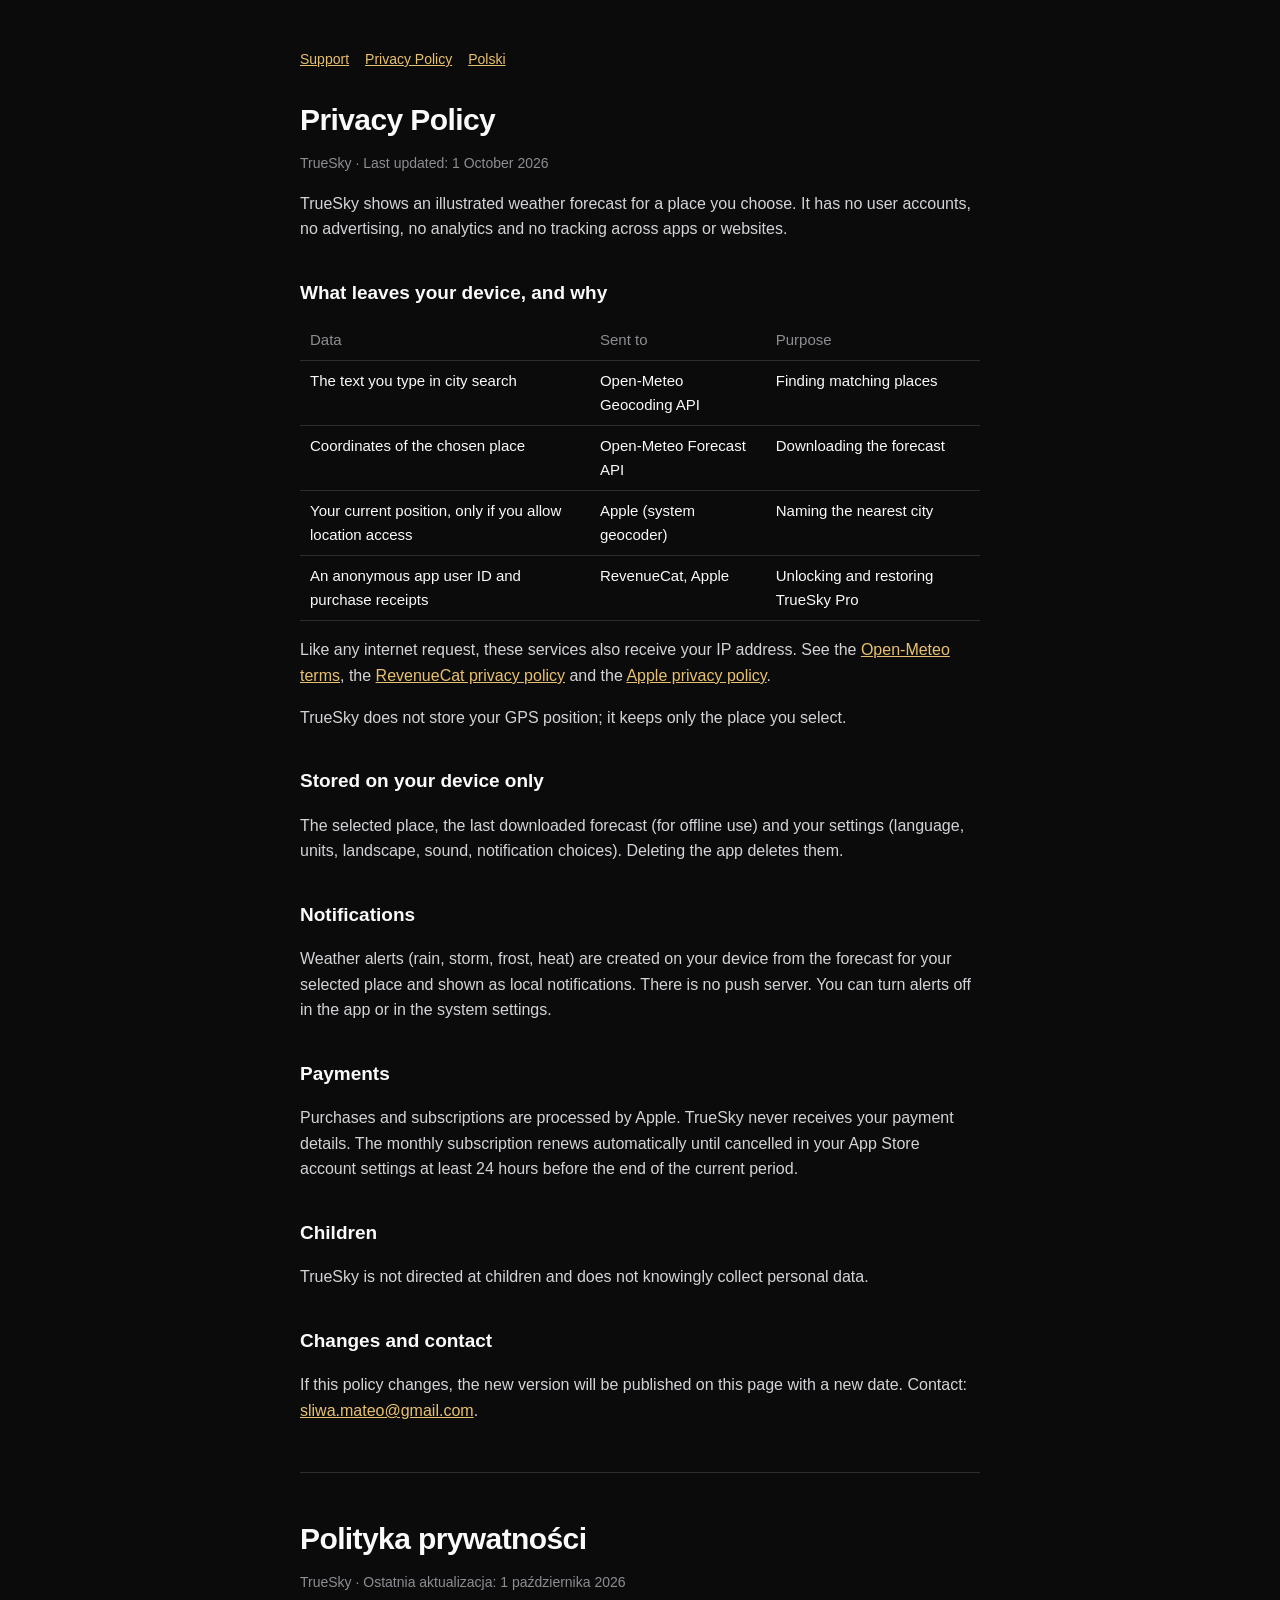
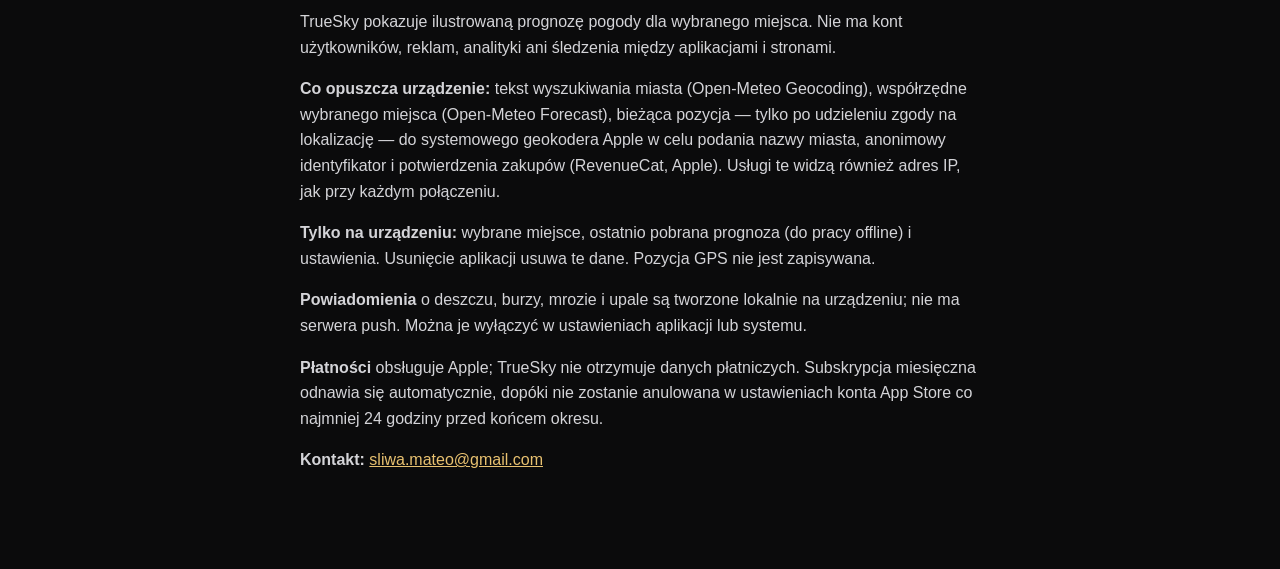
==== privacy.html @ 980afed7 "TrueSky support and privacy pages" ====
<!doctype html><html lang="en"><head><meta charset="utf-8"><meta name="viewport" content="width=device-width,initial-scale=1">
<title>TrueSky — Privacy Policy</title><link rel="stylesheet" href="style.css"></head><body><main>
<nav><a href="./">Support</a><a href="privacy.html">Privacy Policy</a><a href="#pl">Polski</a></nav>
<h1>Privacy Policy</h1>
<p class="muted">TrueSky · Last updated: 1 October 2026</p>
<p>TrueSky shows an illustrated weather forecast for a place you choose. It has no user accounts, no advertising, no analytics and no tracking across apps or websites.</p>
<h2>What leaves your device, and why</h2>
<table><tr><th>Data</th><th>Sent to</th><th>Purpose</th></tr>
<tr><td>The text you type in city search</td><td>Open-Meteo Geocoding API</td><td>Finding matching places</td></tr>
<tr><td>Coordinates of the chosen place</td><td>Open-Meteo Forecast API</td><td>Downloading the forecast</td></tr>
<tr><td>Your current position, only if you allow location access</td><td>Apple (system geocoder)</td><td>Naming the nearest city</td></tr>
<tr><td>An anonymous app user ID and purchase receipts</td><td>RevenueCat, Apple</td><td>Unlocking and restoring TrueSky Pro</td></tr></table>
<p>Like any internet request, these services also receive your IP address. See the <a href="https://open-meteo.com/en/terms">Open-Meteo terms</a>, the <a href="https://www.revenuecat.com/privacy">RevenueCat privacy policy</a> and the <a href="https://www.apple.com/legal/privacy/">Apple privacy policy</a>.</p>
<p>TrueSky does not store your GPS position; it keeps only the place you select.</p>
<h2>Stored on your device only</h2>
<p>The selected place, the last downloaded forecast (for offline use) and your settings (language, units, landscape, sound, notification choices). Deleting the app deletes them.</p>
<h2>Notifications</h2>
<p>Weather alerts (rain, storm, frost, heat) are created on your device from the forecast for your selected place and shown as local notifications. There is no push server. You can turn alerts off in the app or in the system settings.</p>
<h2>Payments</h2>
<p>Purchases and subscriptions are processed by Apple. TrueSky never receives your payment details. The monthly subscription renews automatically until cancelled in your App Store account settings at least 24 hours before the end of the current period.</p>
<h2>Children</h2>
<p>TrueSky is not directed at children and does not knowingly collect personal data.</p>
<h2>Changes and contact</h2>
<p>If this policy changes, the new version will be published on this page with a new date. Contact: <a href="mailto:sliwa.mateo@gmail.com">sliwa.mateo@gmail.com</a>.</p>
<hr>
<h1 id="pl">Polityka prywatności</h1>
<p class="muted">TrueSky · Ostatnia aktualizacja: 1 października 2026</p>
<p>TrueSky pokazuje ilustrowaną prognozę pogody dla wybranego miejsca. Nie ma kont użytkowników, reklam, analityki ani śledzenia między aplikacjami i stronami.</p>
<p><strong>Co opuszcza urządzenie:</strong> tekst wyszukiwania miasta (Open-Meteo Geocoding), współrzędne wybranego miejsca (Open-Meteo Forecast), bieżąca pozycja — tylko po udzieleniu zgody na lokalizację — do systemowego geokodera Apple w celu podania nazwy miasta, anonimowy identyfikator i potwierdzenia zakupów (RevenueCat, Apple). Usługi te widzą również adres IP, jak przy każdym połączeniu.</p>
<p><strong>Tylko na urządzeniu:</strong> wybrane miejsce, ostatnio pobrana prognoza (do pracy offline) i ustawienia. Usunięcie aplikacji usuwa te dane. Pozycja GPS nie jest zapisywana.</p>
<p><strong>Powiadomienia</strong> o deszczu, burzy, mrozie i upale są tworzone lokalnie na urządzeniu; nie ma serwera push. Można je wyłączyć w ustawieniach aplikacji lub systemu.</p>
<p><strong>Płatności</strong> obsługuje Apple; TrueSky nie otrzymuje danych płatniczych. Subskrypcja miesięczna odnawia się automatycznie, dopóki nie zostanie anulowana w ustawieniach konta App Store co najmniej 24 godziny przed końcem okresu.</p>
<p><strong>Kontakt:</strong> <a href="mailto:sliwa.mateo@gmail.com">sliwa.mateo@gmail.com</a></p>
</main></body></html>
---- style.css ----
:root { color-scheme: dark; }
body { margin: 0; background: #0b0b0c; color: #fafafa; font: 16px/1.6 -apple-system, BlinkMacSystemFont, "Segoe UI", Roboto, sans-serif; }
main { max-width: 680px; margin: 0 auto; padding: 48px 22px 80px; }
h1 { font-size: 30px; line-height: 1.2; letter-spacing: -.02em; margin: 0 0 6px; }
h2 { font-size: 19px; margin: 36px 0 8px; }
p, li { color: #d4d4d8; }
.muted { color: #8d8d93; font-size: 14px; }
a { color: #e8c170; }
table { width: 100%; border-collapse: collapse; margin: 12px 0; font-size: 15px; }
th, td { text-align: left; vertical-align: top; padding: 8px 10px; border-bottom: 1px solid #ffffff24; }
th { color: #8d8d93; font-weight: 500; }
nav { margin-bottom: 32px; font-size: 14px; }
nav a { margin-right: 16px; }
hr { border: 0; border-top: 1px solid #ffffff24; margin: 48px 0; }
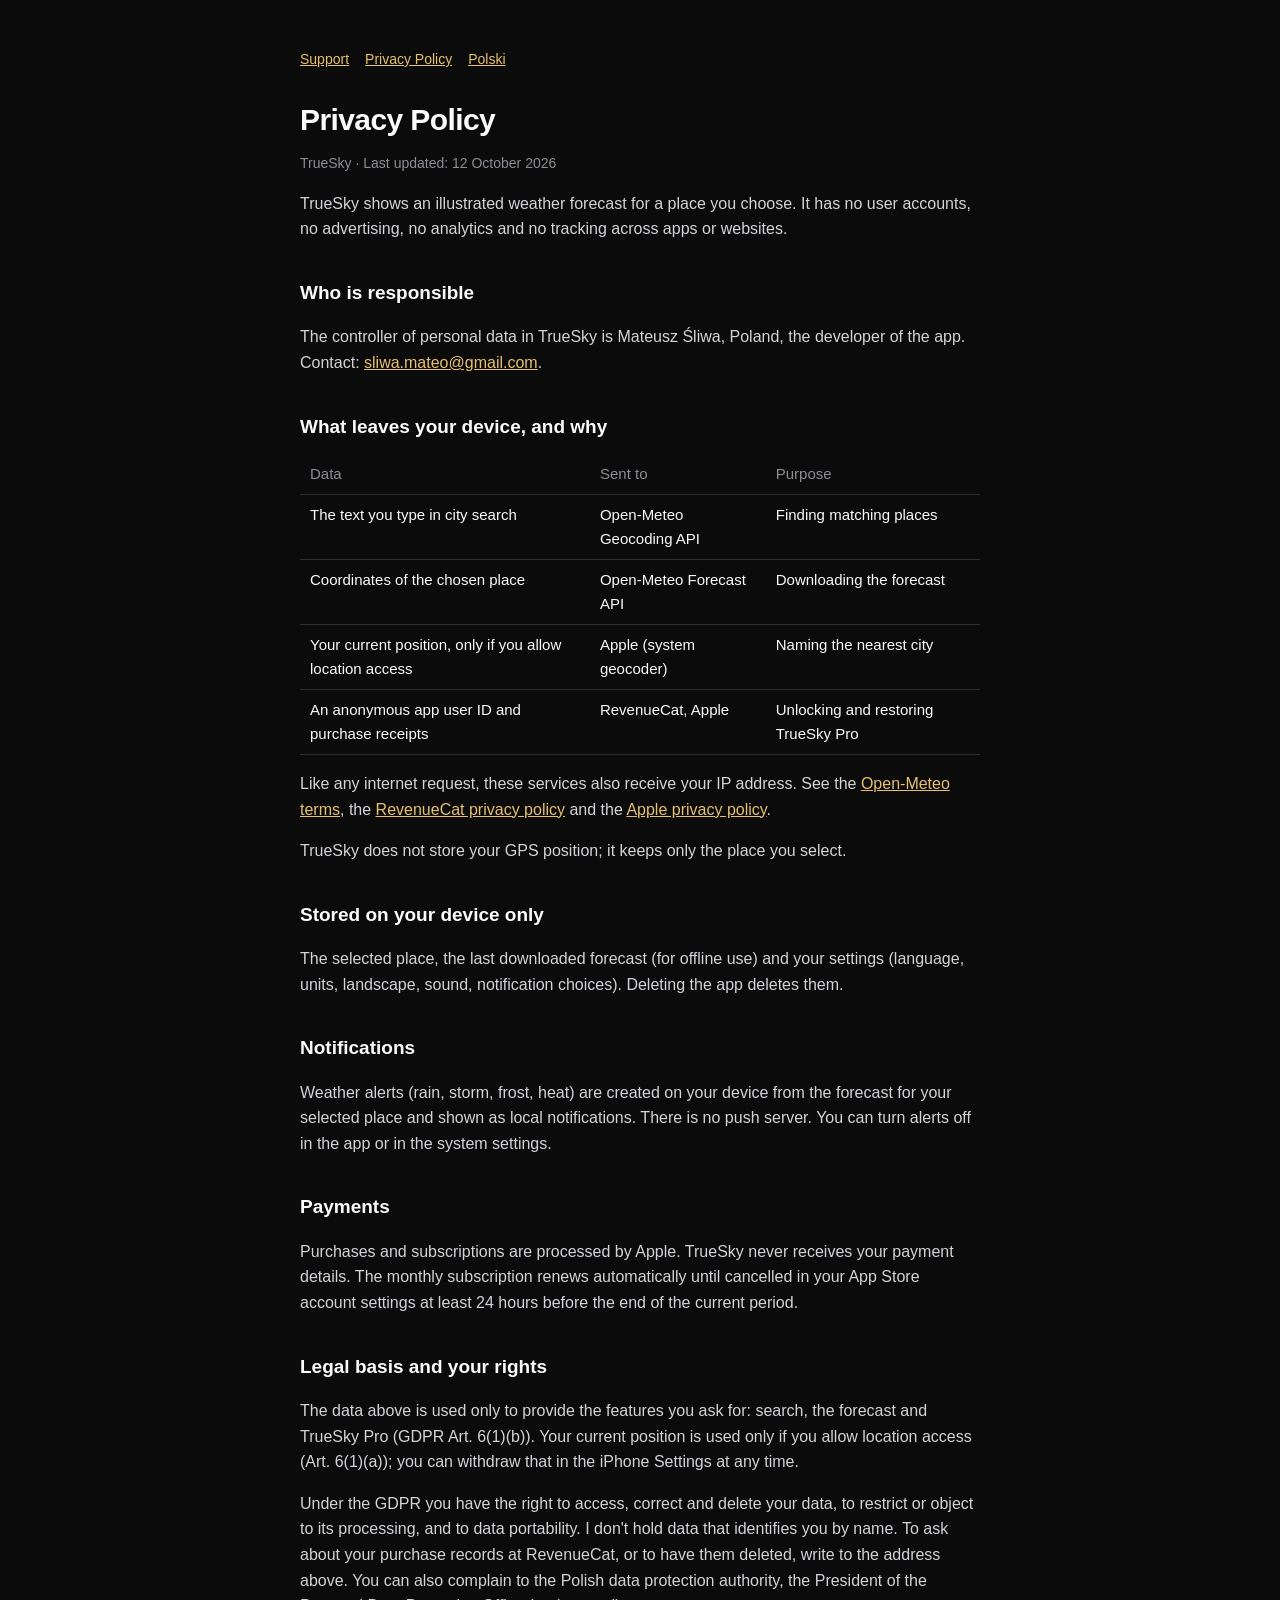
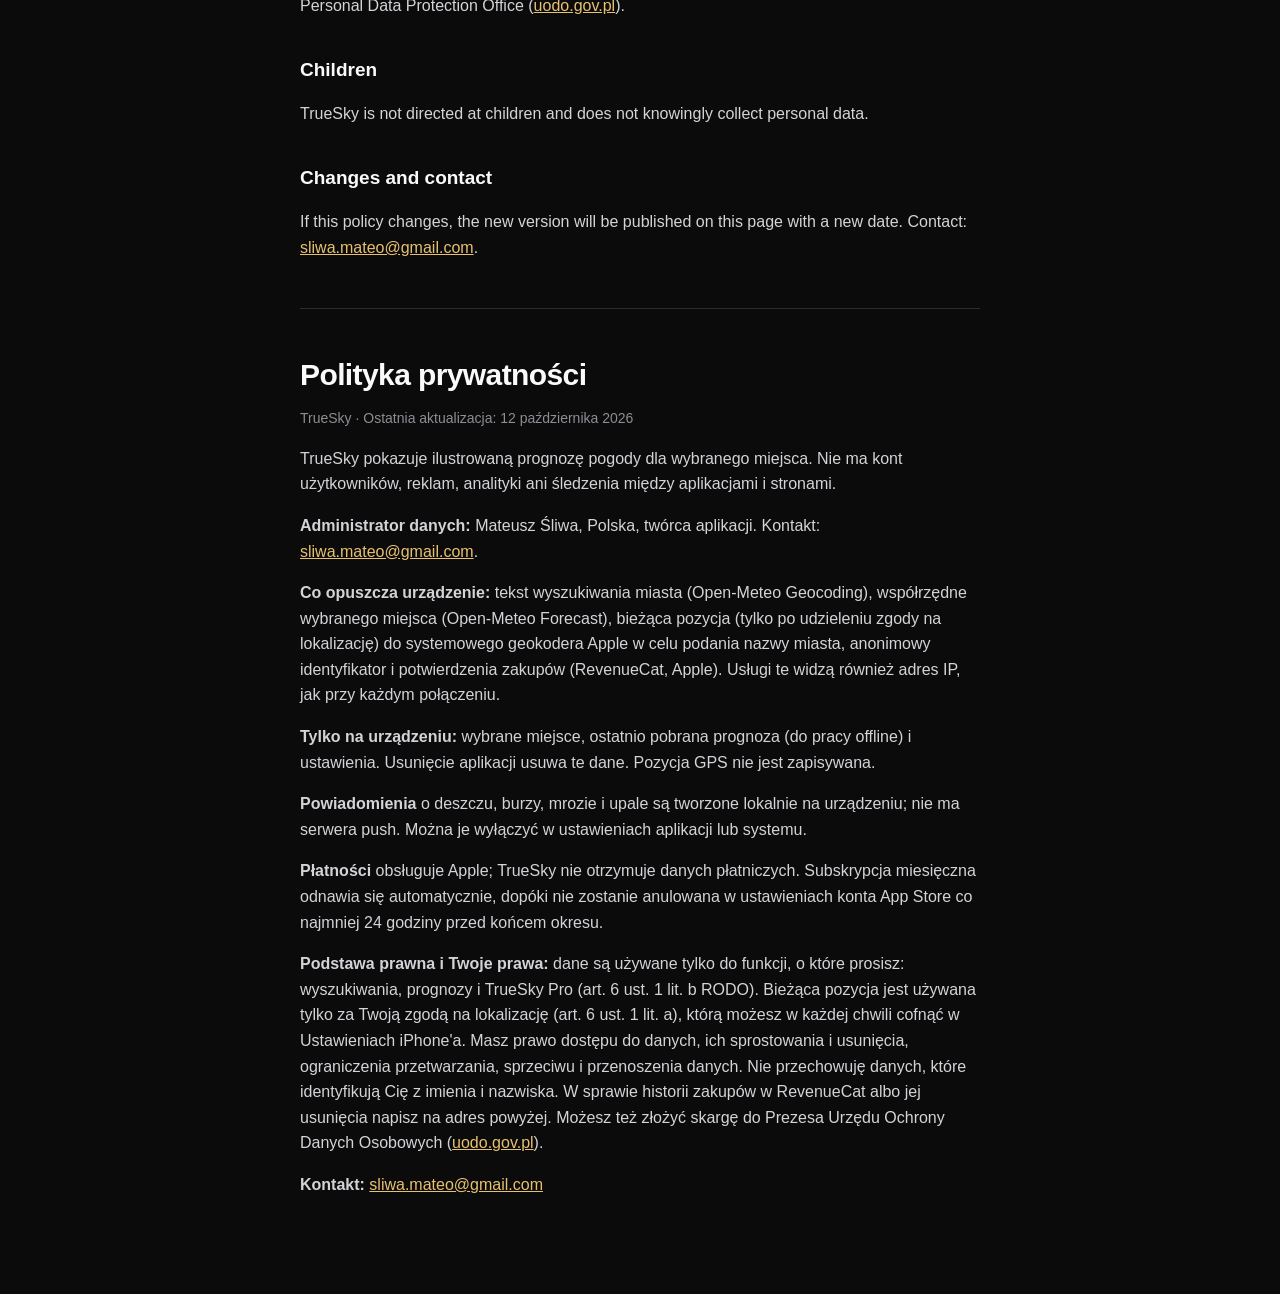
==== commit 4314eae9: "Add controller and GDPR rights, App Store links, README Co-Authored-By: Claude Opus 5.5 <noreply@ant" ====
--- a/privacy.html
+++ b/privacy.html
@@ -1,9 +1,11 @@
 <!doctype html><html lang="en"><head><meta charset="utf-8"><meta name="viewport" content="width=device-width,initial-scale=1">
-<title>TrueSky — Privacy Policy</title><link rel="stylesheet" href="style.css"></head><body><main>
+<title>TrueSky: Privacy Policy</title><link rel="stylesheet" href="style.css"></head><body><main>
 <nav><a href="./">Support</a><a href="privacy.html">Privacy Policy</a><a href="#pl">Polski</a></nav>
 <h1>Privacy Policy</h1>
-<p class="muted">TrueSky · Last updated: 1 October 2026</p>
+<p class="muted">TrueSky · Last updated: 12 October 2026</p>
 <p>TrueSky shows an illustrated weather forecast for a place you choose. It has no user accounts, no advertising, no analytics and no tracking across apps or websites.</p>
+<h2>Who is responsible</h2>
+<p>The controller of personal data in TrueSky is Mateusz Śliwa, Poland, the developer of the app. Contact: <a href="mailto:sliwa.mateo@gmail.com">sliwa.mateo@gmail.com</a>.</p>
 <h2>What leaves your device, and why</h2>
 <table><tr><th>Data</th><th>Sent to</th><th>Purpose</th></tr>
 <tr><td>The text you type in city search</td><td>Open-Meteo Geocoding API</td><td>Finding matching places</td></tr>
@@ -18,17 +20,22 @@
 <p>Weather alerts (rain, storm, frost, heat) are created on your device from the forecast for your selected place and shown as local notifications. There is no push server. You can turn alerts off in the app or in the system settings.</p>
 <h2>Payments</h2>
 <p>Purchases and subscriptions are processed by Apple. TrueSky never receives your payment details. The monthly subscription renews automatically until cancelled in your App Store account settings at least 24 hours before the end of the current period.</p>
+<h2>Legal basis and your rights</h2>
+<p>The data above is used only to provide the features you ask for: search, the forecast and TrueSky Pro (GDPR Art. 6(1)(b)). Your current position is used only if you allow location access (Art. 6(1)(a)); you can withdraw that in the iPhone Settings at any time.</p>
+<p>Under the GDPR you have the right to access, correct and delete your data, to restrict or object to its processing, and to data portability. I don't hold data that identifies you by name. To ask about your purchase records at RevenueCat, or to have them deleted, write to the address above. You can also complain to the Polish data protection authority, the President of the Personal Data Protection Office (<a href="https://uodo.gov.pl/en">uodo.gov.pl</a>).</p>
 <h2>Children</h2>
 <p>TrueSky is not directed at children and does not knowingly collect personal data.</p>
 <h2>Changes and contact</h2>
 <p>If this policy changes, the new version will be published on this page with a new date. Contact: <a href="mailto:sliwa.mateo@gmail.com">sliwa.mateo@gmail.com</a>.</p>
 <hr>
 <h1 id="pl">Polityka prywatności</h1>
-<p class="muted">TrueSky · Ostatnia aktualizacja: 1 października 2026</p>
+<p class="muted">TrueSky · Ostatnia aktualizacja: 12 października 2026</p>
 <p>TrueSky pokazuje ilustrowaną prognozę pogody dla wybranego miejsca. Nie ma kont użytkowników, reklam, analityki ani śledzenia między aplikacjami i stronami.</p>
-<p><strong>Co opuszcza urządzenie:</strong> tekst wyszukiwania miasta (Open-Meteo Geocoding), współrzędne wybranego miejsca (Open-Meteo Forecast), bieżąca pozycja — tylko po udzieleniu zgody na lokalizację — do systemowego geokodera Apple w celu podania nazwy miasta, anonimowy identyfikator i potwierdzenia zakupów (RevenueCat, Apple). Usługi te widzą również adres IP, jak przy każdym połączeniu.</p>
+<p><strong>Administrator danych:</strong> Mateusz Śliwa, Polska, twórca aplikacji. Kontakt: <a href="mailto:sliwa.mateo@gmail.com">sliwa.mateo@gmail.com</a>.</p>
+<p><strong>Co opuszcza urządzenie:</strong> tekst wyszukiwania miasta (Open-Meteo Geocoding), współrzędne wybranego miejsca (Open-Meteo Forecast), bieżąca pozycja (tylko po udzieleniu zgody na lokalizację) do systemowego geokodera Apple w celu podania nazwy miasta, anonimowy identyfikator i potwierdzenia zakupów (RevenueCat, Apple). Usługi te widzą również adres IP, jak przy każdym połączeniu.</p>
 <p><strong>Tylko na urządzeniu:</strong> wybrane miejsce, ostatnio pobrana prognoza (do pracy offline) i ustawienia. Usunięcie aplikacji usuwa te dane. Pozycja GPS nie jest zapisywana.</p>
 <p><strong>Powiadomienia</strong> o deszczu, burzy, mrozie i upale są tworzone lokalnie na urządzeniu; nie ma serwera push. Można je wyłączyć w ustawieniach aplikacji lub systemu.</p>
 <p><strong>Płatności</strong> obsługuje Apple; TrueSky nie otrzymuje danych płatniczych. Subskrypcja miesięczna odnawia się automatycznie, dopóki nie zostanie anulowana w ustawieniach konta App Store co najmniej 24 godziny przed końcem okresu.</p>
+<p><strong>Podstawa prawna i Twoje prawa:</strong> dane są używane tylko do funkcji, o które prosisz: wyszukiwania, prognozy i TrueSky Pro (art. 6 ust. 1 lit. b RODO). Bieżąca pozycja jest używana tylko za Twoją zgodą na lokalizację (art. 6 ust. 1 lit. a), którą możesz w każdej chwili cofnąć w Ustawieniach iPhone'a. Masz prawo dostępu do danych, ich sprostowania i usunięcia, ograniczenia przetwarzania, sprzeciwu i przenoszenia danych. Nie przechowuję danych, które identyfikują Cię z imienia i nazwiska. W sprawie historii zakupów w RevenueCat albo jej usunięcia napisz na adres powyżej. Możesz też złożyć skargę do Prezesa Urzędu Ochrony Danych Osobowych (<a href="https://uodo.gov.pl/">uodo.gov.pl</a>).</p>
 <p><strong>Kontakt:</strong> <a href="mailto:sliwa.mateo@gmail.com">sliwa.mateo@gmail.com</a></p>
 </main></body></html>
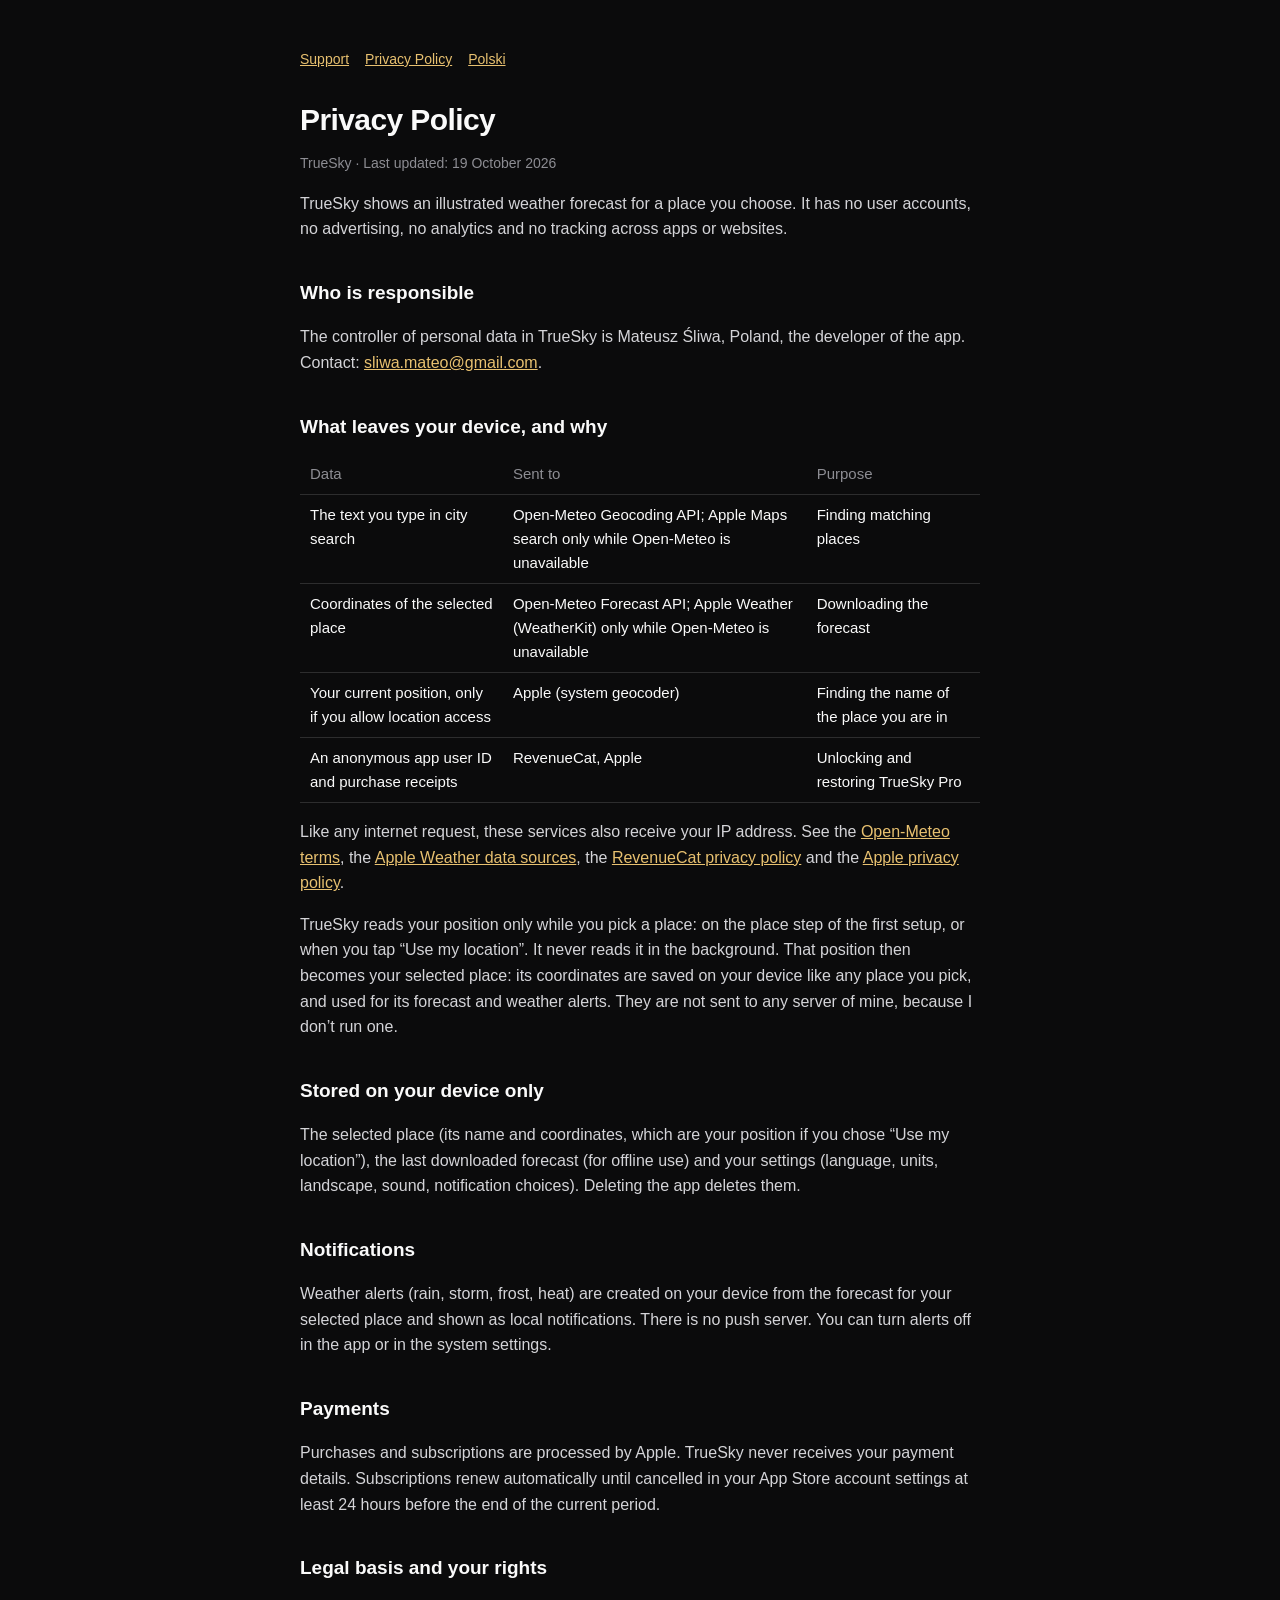
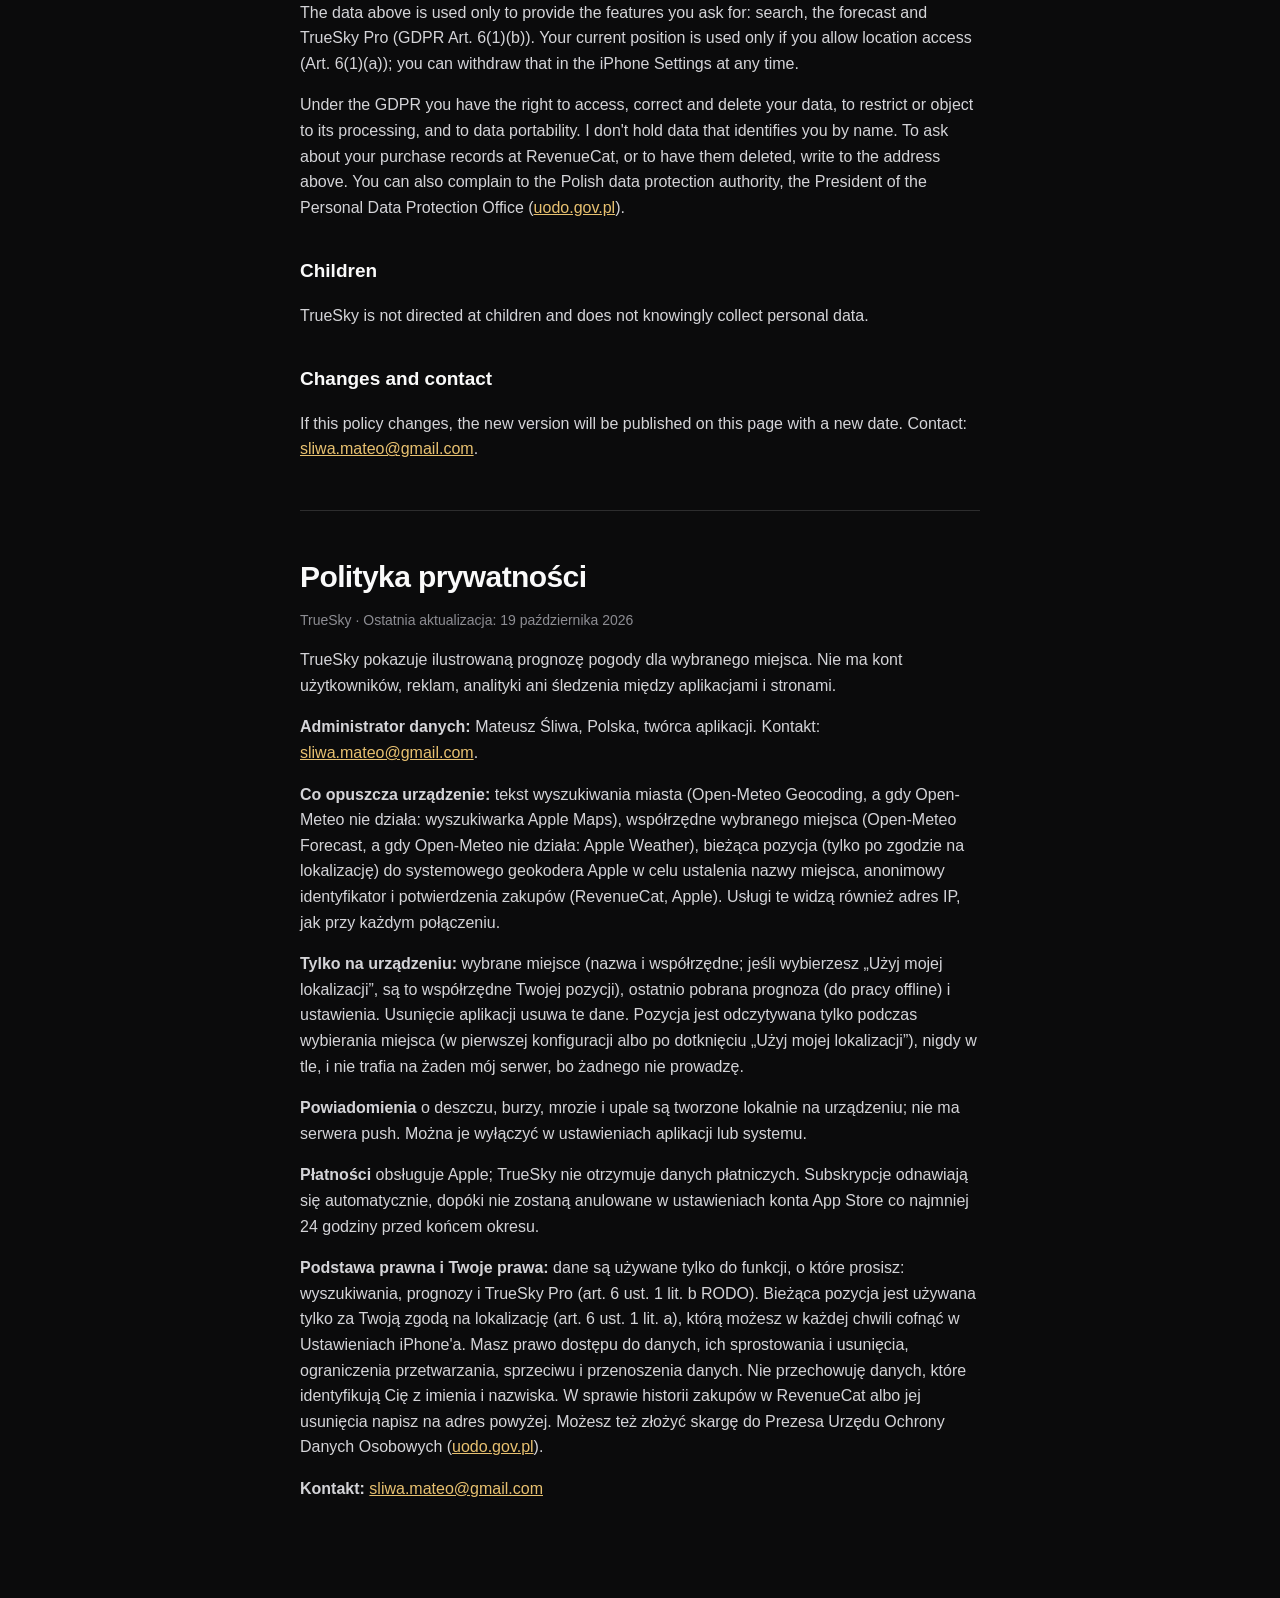
==== commit 1e23d8c5: "Privacy policy: saved coordinates, Apple Weather fallback, all subscriptions" ====
--- a/privacy.html
+++ b/privacy.html
@@ -2,24 +2,24 @@
 <title>TrueSky: Privacy Policy</title><link rel="stylesheet" href="style.css"></head><body><main>
 <nav><a href="./">Support</a><a href="privacy.html">Privacy Policy</a><a href="#pl">Polski</a></nav>
 <h1>Privacy Policy</h1>
-<p class="muted">TrueSky · Last updated: 12 October 2026</p>
+<p class="muted">TrueSky · Last updated: 19 October 2026</p>
 <p>TrueSky shows an illustrated weather forecast for a place you choose. It has no user accounts, no advertising, no analytics and no tracking across apps or websites.</p>
 <h2>Who is responsible</h2>
 <p>The controller of personal data in TrueSky is Mateusz Śliwa, Poland, the developer of the app. Contact: <a href="mailto:sliwa.mateo@gmail.com">sliwa.mateo@gmail.com</a>.</p>
 <h2>What leaves your device, and why</h2>
 <table><tr><th>Data</th><th>Sent to</th><th>Purpose</th></tr>
-<tr><td>The text you type in city search</td><td>Open-Meteo Geocoding API</td><td>Finding matching places</td></tr>
-<tr><td>Coordinates of the chosen place</td><td>Open-Meteo Forecast API</td><td>Downloading the forecast</td></tr>
-<tr><td>Your current position, only if you allow location access</td><td>Apple (system geocoder)</td><td>Naming the nearest city</td></tr>
+<tr><td>The text you type in city search</td><td>Open-Meteo Geocoding API; Apple Maps search only while Open-Meteo is unavailable</td><td>Finding matching places</td></tr>
+<tr><td>Coordinates of the selected place</td><td>Open-Meteo Forecast API; Apple Weather (WeatherKit) only while Open-Meteo is unavailable</td><td>Downloading the forecast</td></tr>
+<tr><td>Your current position, only if you allow location access</td><td>Apple (system geocoder)</td><td>Finding the name of the place you are in</td></tr>
 <tr><td>An anonymous app user ID and purchase receipts</td><td>RevenueCat, Apple</td><td>Unlocking and restoring TrueSky Pro</td></tr></table>
-<p>Like any internet request, these services also receive your IP address. See the <a href="https://open-meteo.com/en/terms">Open-Meteo terms</a>, the <a href="https://www.revenuecat.com/privacy">RevenueCat privacy policy</a> and the <a href="https://www.apple.com/legal/privacy/">Apple privacy policy</a>.</p>
-<p>TrueSky does not store your GPS position; it keeps only the place you select.</p>
+<p>Like any internet request, these services also receive your IP address. See the <a href="https://open-meteo.com/en/terms">Open-Meteo terms</a>, the <a href="https://weatherkit.apple.com/legal-attribution.html">Apple Weather data sources</a>, the <a href="https://www.revenuecat.com/privacy">RevenueCat privacy policy</a> and the <a href="https://www.apple.com/legal/privacy/">Apple privacy policy</a>.</p>
+<p>TrueSky reads your position only while you pick a place: on the place step of the first setup, or when you tap “Use my location”. It never reads it in the background. That position then becomes your selected place: its coordinates are saved on your device like any place you pick, and used for its forecast and weather alerts. They are not sent to any server of mine, because I don’t run one.</p>
 <h2>Stored on your device only</h2>
-<p>The selected place, the last downloaded forecast (for offline use) and your settings (language, units, landscape, sound, notification choices). Deleting the app deletes them.</p>
+<p>The selected place (its name and coordinates, which are your position if you chose “Use my location”), the last downloaded forecast (for offline use) and your settings (language, units, landscape, sound, notification choices). Deleting the app deletes them.</p>
 <h2>Notifications</h2>
 <p>Weather alerts (rain, storm, frost, heat) are created on your device from the forecast for your selected place and shown as local notifications. There is no push server. You can turn alerts off in the app or in the system settings.</p>
 <h2>Payments</h2>
-<p>Purchases and subscriptions are processed by Apple. TrueSky never receives your payment details. The monthly subscription renews automatically until cancelled in your App Store account settings at least 24 hours before the end of the current period.</p>
+<p>Purchases and subscriptions are processed by Apple. TrueSky never receives your payment details. Subscriptions renew automatically until cancelled in your App Store account settings at least 24 hours before the end of the current period.</p>
 <h2>Legal basis and your rights</h2>
 <p>The data above is used only to provide the features you ask for: search, the forecast and TrueSky Pro (GDPR Art. 6(1)(b)). Your current position is used only if you allow location access (Art. 6(1)(a)); you can withdraw that in the iPhone Settings at any time.</p>
 <p>Under the GDPR you have the right to access, correct and delete your data, to restrict or object to its processing, and to data portability. I don't hold data that identifies you by name. To ask about your purchase records at RevenueCat, or to have them deleted, write to the address above. You can also complain to the Polish data protection authority, the President of the Personal Data Protection Office (<a href="https://uodo.gov.pl/en">uodo.gov.pl</a>).</p>
@@ -29,13 +29,13 @@
 <p>If this policy changes, the new version will be published on this page with a new date. Contact: <a href="mailto:sliwa.mateo@gmail.com">sliwa.mateo@gmail.com</a>.</p>
 <hr>
 <h1 id="pl">Polityka prywatności</h1>
-<p class="muted">TrueSky · Ostatnia aktualizacja: 12 października 2026</p>
+<p class="muted">TrueSky · Ostatnia aktualizacja: 19 października 2026</p>
 <p>TrueSky pokazuje ilustrowaną prognozę pogody dla wybranego miejsca. Nie ma kont użytkowników, reklam, analityki ani śledzenia między aplikacjami i stronami.</p>
 <p><strong>Administrator danych:</strong> Mateusz Śliwa, Polska, twórca aplikacji. Kontakt: <a href="mailto:sliwa.mateo@gmail.com">sliwa.mateo@gmail.com</a>.</p>
-<p><strong>Co opuszcza urządzenie:</strong> tekst wyszukiwania miasta (Open-Meteo Geocoding), współrzędne wybranego miejsca (Open-Meteo Forecast), bieżąca pozycja (tylko po udzieleniu zgody na lokalizację) do systemowego geokodera Apple w celu podania nazwy miasta, anonimowy identyfikator i potwierdzenia zakupów (RevenueCat, Apple). Usługi te widzą również adres IP, jak przy każdym połączeniu.</p>
-<p><strong>Tylko na urządzeniu:</strong> wybrane miejsce, ostatnio pobrana prognoza (do pracy offline) i ustawienia. Usunięcie aplikacji usuwa te dane. Pozycja GPS nie jest zapisywana.</p>
+<p><strong>Co opuszcza urządzenie:</strong> tekst wyszukiwania miasta (Open-Meteo Geocoding, a gdy Open-Meteo nie działa: wyszukiwarka Apple Maps), współrzędne wybranego miejsca (Open-Meteo Forecast, a gdy Open-Meteo nie działa: Apple Weather), bieżąca pozycja (tylko po zgodzie na lokalizację) do systemowego geokodera Apple w celu ustalenia nazwy miejsca, anonimowy identyfikator i potwierdzenia zakupów (RevenueCat, Apple). Usługi te widzą również adres IP, jak przy każdym połączeniu.</p>
+<p><strong>Tylko na urządzeniu:</strong> wybrane miejsce (nazwa i współrzędne; jeśli wybierzesz „Użyj mojej lokalizacji”, są to współrzędne Twojej pozycji), ostatnio pobrana prognoza (do pracy offline) i ustawienia. Usunięcie aplikacji usuwa te dane. Pozycja jest odczytywana tylko podczas wybierania miejsca (w pierwszej konfiguracji albo po dotknięciu „Użyj mojej lokalizacji”), nigdy w tle, i nie trafia na żaden mój serwer, bo żadnego nie prowadzę.</p>
 <p><strong>Powiadomienia</strong> o deszczu, burzy, mrozie i upale są tworzone lokalnie na urządzeniu; nie ma serwera push. Można je wyłączyć w ustawieniach aplikacji lub systemu.</p>
-<p><strong>Płatności</strong> obsługuje Apple; TrueSky nie otrzymuje danych płatniczych. Subskrypcja miesięczna odnawia się automatycznie, dopóki nie zostanie anulowana w ustawieniach konta App Store co najmniej 24 godziny przed końcem okresu.</p>
+<p><strong>Płatności</strong> obsługuje Apple; TrueSky nie otrzymuje danych płatniczych. Subskrypcje odnawiają się automatycznie, dopóki nie zostaną anulowane w ustawieniach konta App Store co najmniej 24 godziny przed końcem okresu.</p>
 <p><strong>Podstawa prawna i Twoje prawa:</strong> dane są używane tylko do funkcji, o które prosisz: wyszukiwania, prognozy i TrueSky Pro (art. 6 ust. 1 lit. b RODO). Bieżąca pozycja jest używana tylko za Twoją zgodą na lokalizację (art. 6 ust. 1 lit. a), którą możesz w każdej chwili cofnąć w Ustawieniach iPhone'a. Masz prawo dostępu do danych, ich sprostowania i usunięcia, ograniczenia przetwarzania, sprzeciwu i przenoszenia danych. Nie przechowuję danych, które identyfikują Cię z imienia i nazwiska. W sprawie historii zakupów w RevenueCat albo jej usunięcia napisz na adres powyżej. Możesz też złożyć skargę do Prezesa Urzędu Ochrony Danych Osobowych (<a href="https://uodo.gov.pl/">uodo.gov.pl</a>).</p>
 <p><strong>Kontakt:</strong> <a href="mailto:sliwa.mateo@gmail.com">sliwa.mateo@gmail.com</a></p>
 </main></body></html>
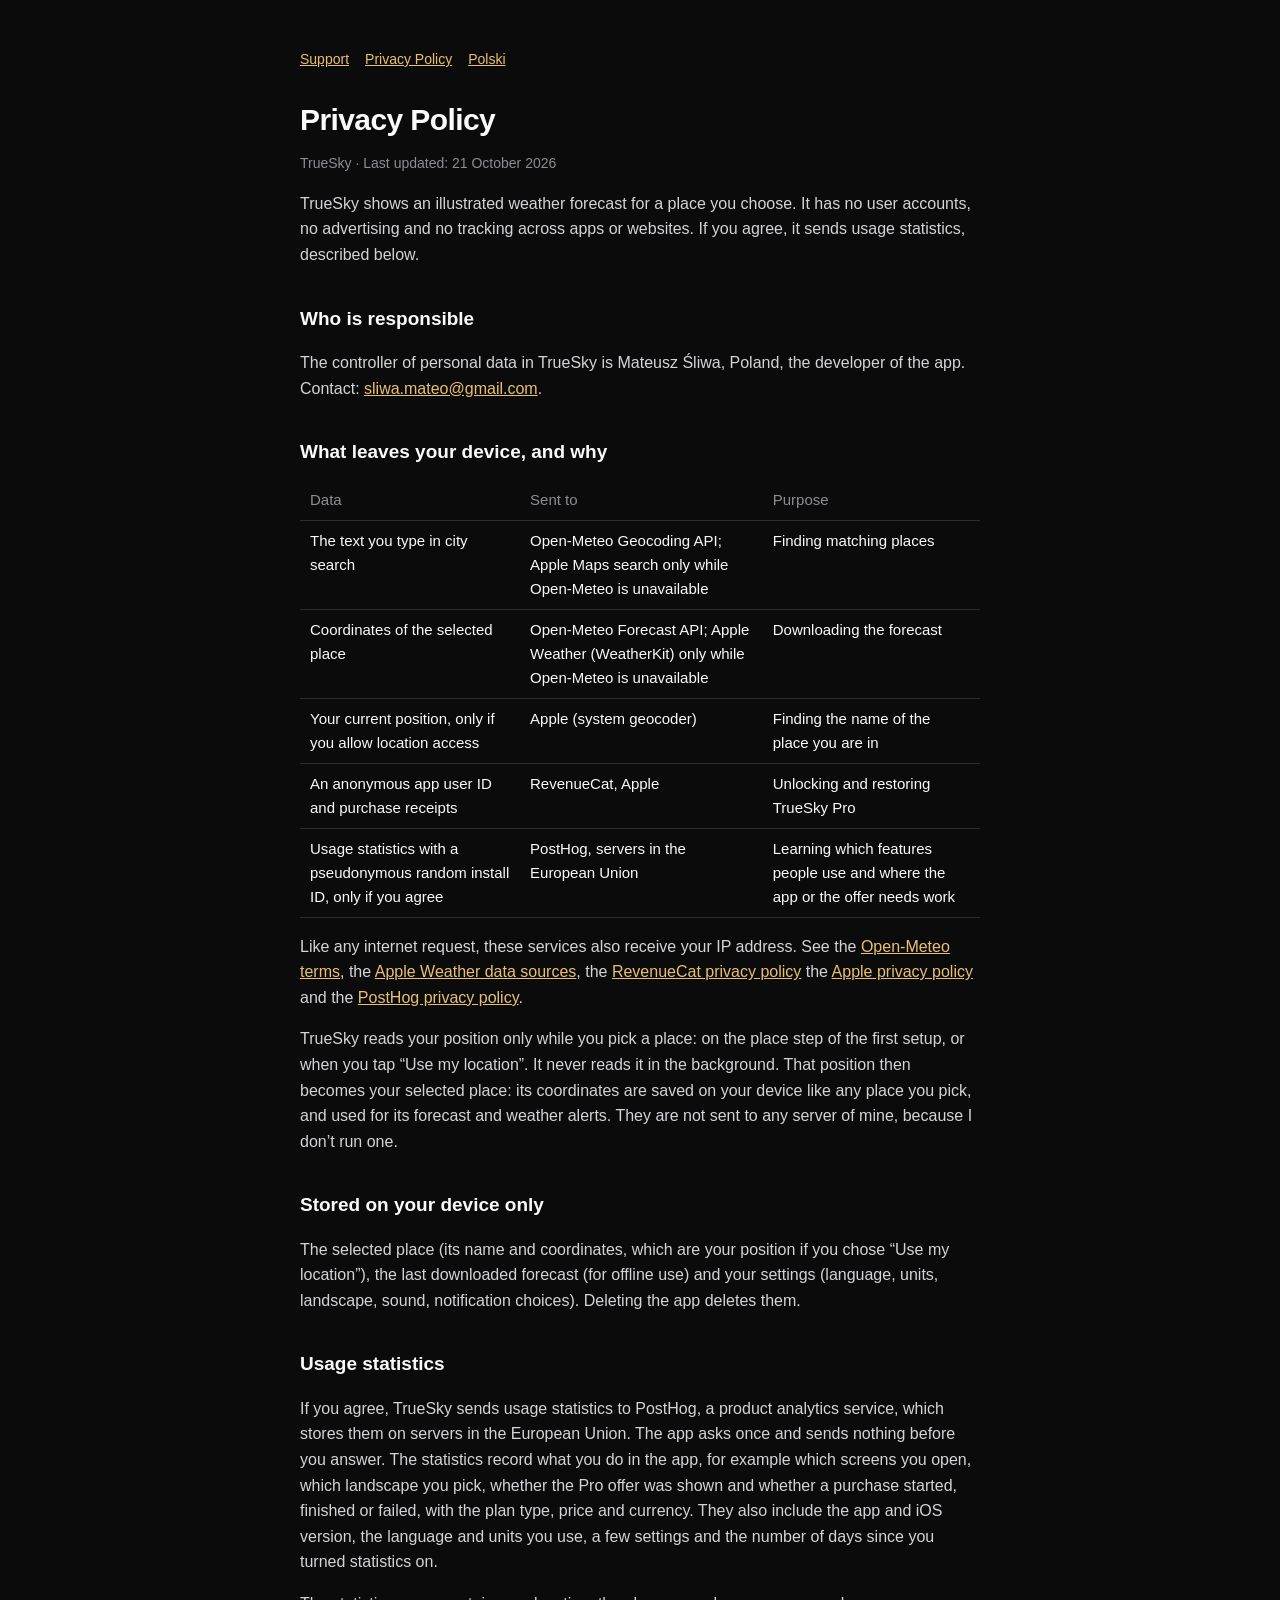
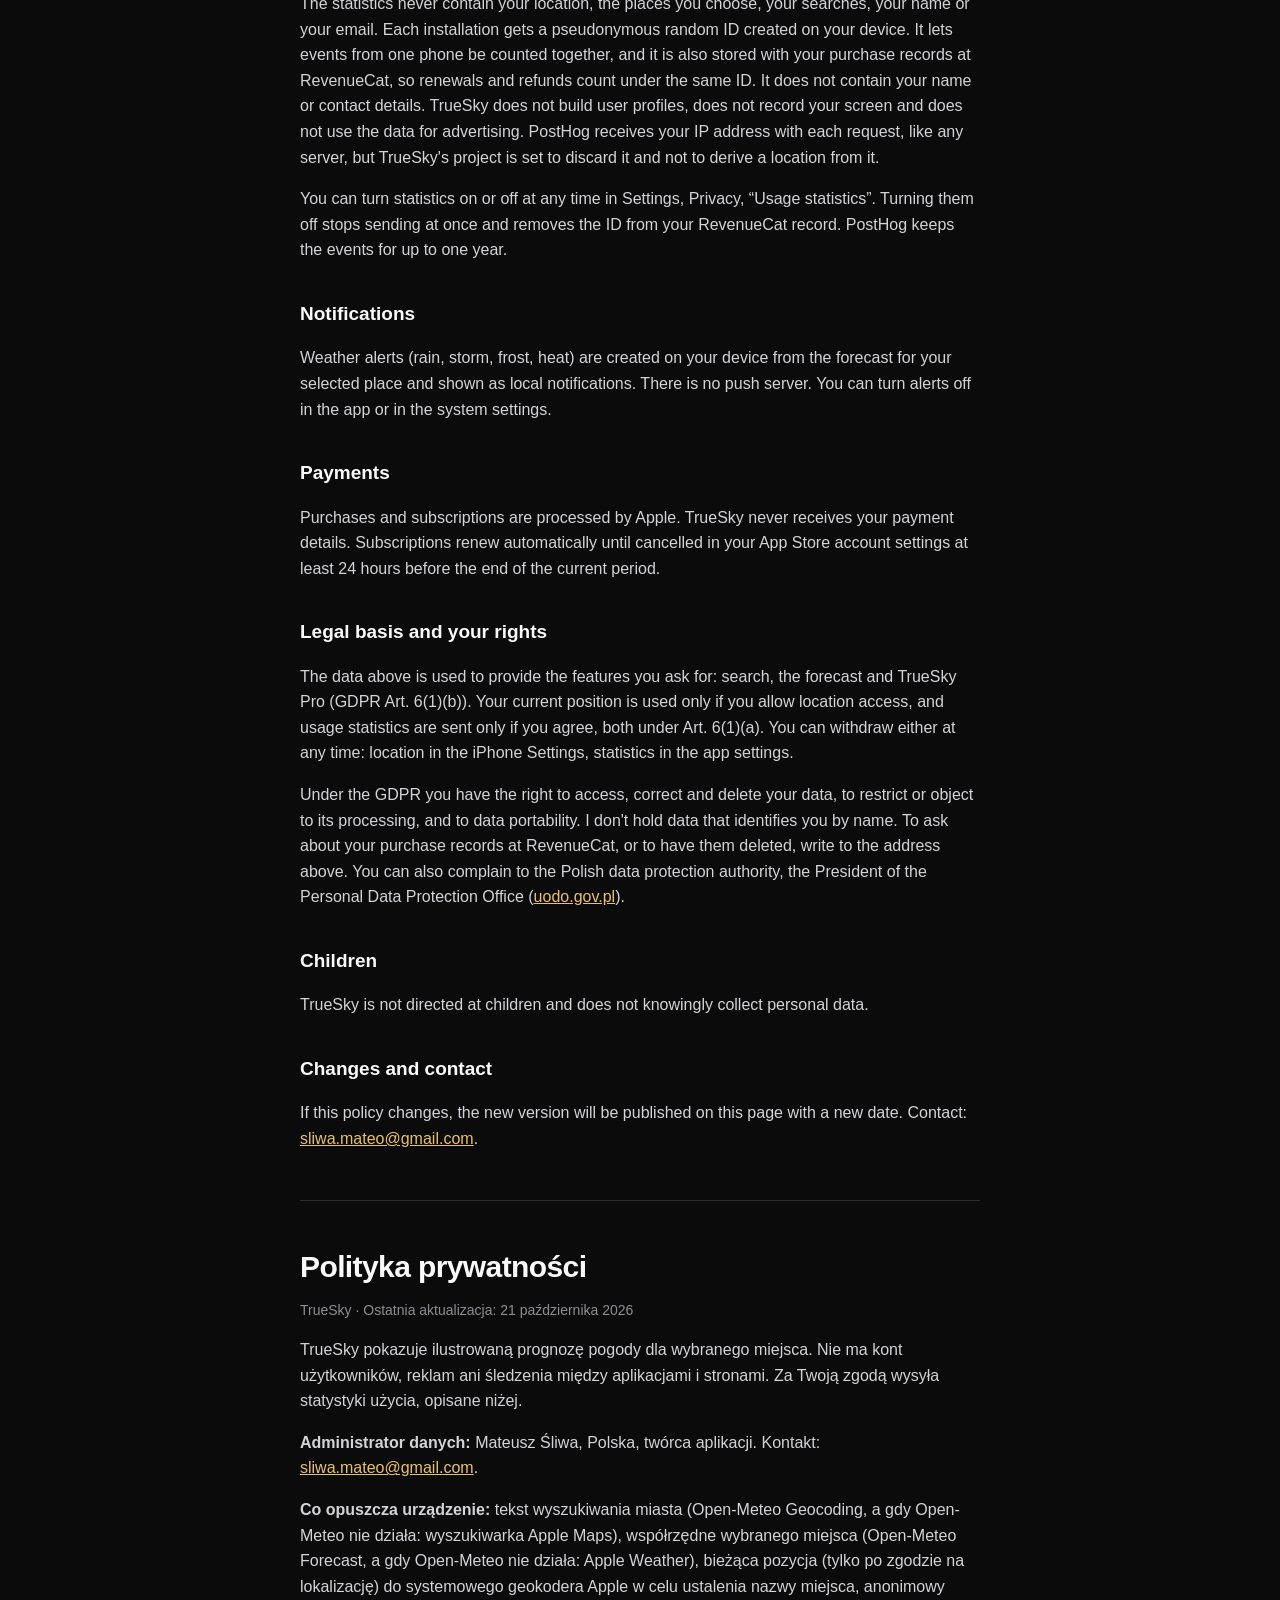
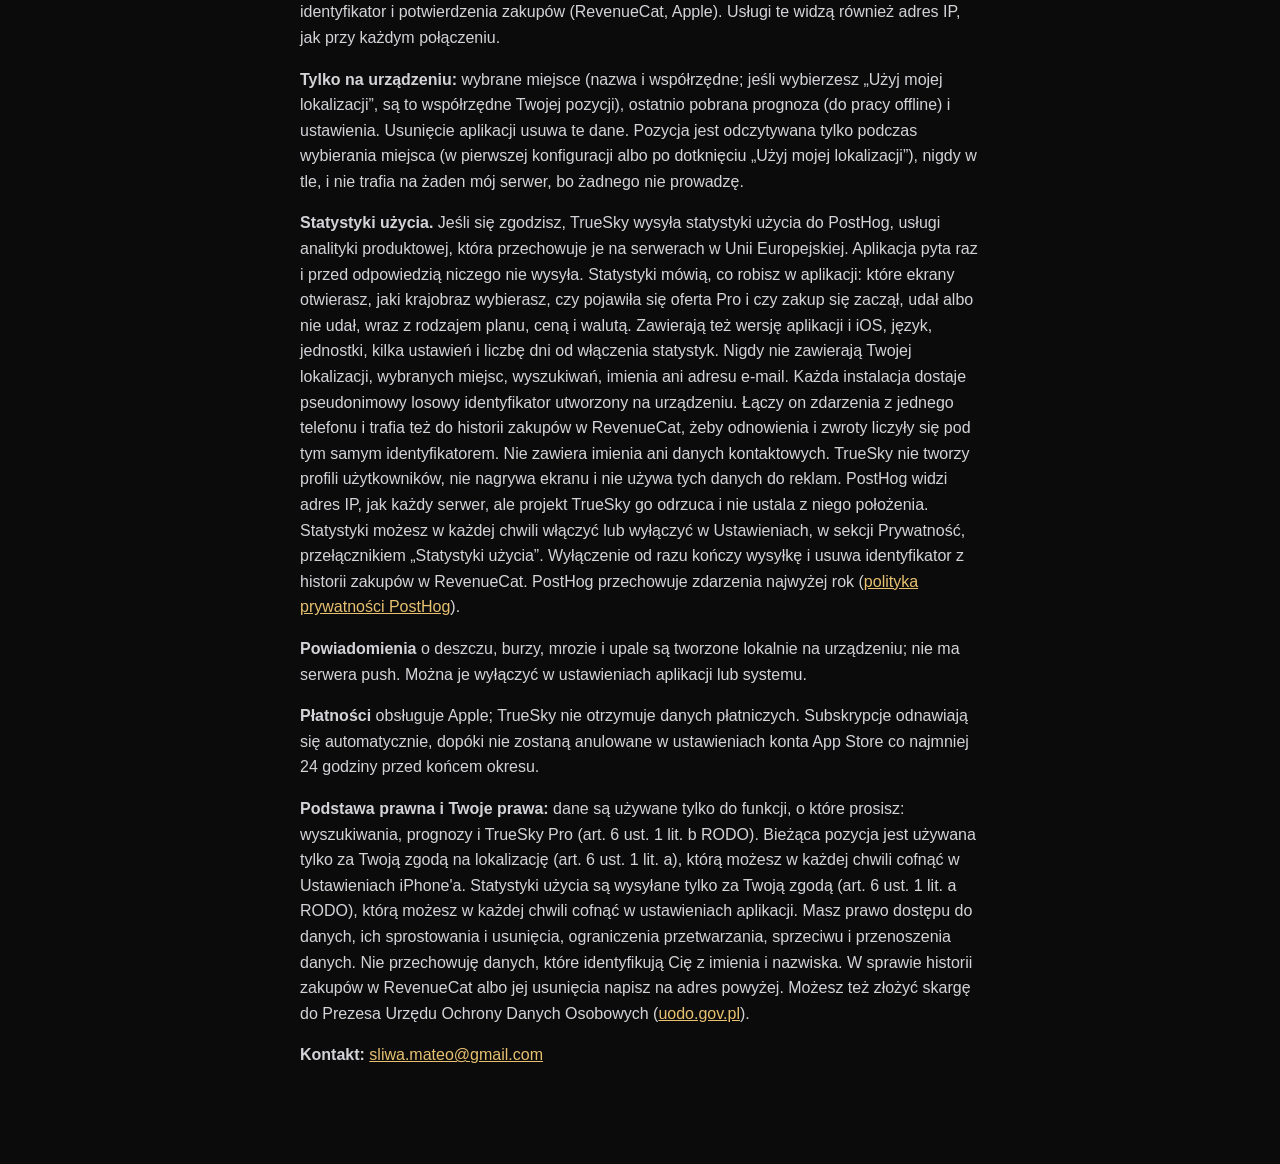
==== commit 5a0678fc: "Privacy policy: opt-in usage statistics with PostHog Describes what the statistics contain and what " ====
--- a/privacy.html
+++ b/privacy.html
@@ -2,8 +2,8 @@
 <title>TrueSky: Privacy Policy</title><link rel="stylesheet" href="style.css"></head><body><main>
 <nav><a href="./">Support</a><a href="privacy.html">Privacy Policy</a><a href="#pl">Polski</a></nav>
 <h1>Privacy Policy</h1>
-<p class="muted">TrueSky · Last updated: 19 October 2026</p>
-<p>TrueSky shows an illustrated weather forecast for a place you choose. It has no user accounts, no advertising, no analytics and no tracking across apps or websites.</p>
+<p class="muted">TrueSky · Last updated: 21 October 2026</p>
+<p>TrueSky shows an illustrated weather forecast for a place you choose. It has no user accounts, no advertising and no tracking across apps or websites. If you agree, it sends usage statistics, described below.</p>
 <h2>Who is responsible</h2>
 <p>The controller of personal data in TrueSky is Mateusz Śliwa, Poland, the developer of the app. Contact: <a href="mailto:sliwa.mateo@gmail.com">sliwa.mateo@gmail.com</a>.</p>
 <h2>What leaves your device, and why</h2>
@@ -11,17 +11,22 @@
 <tr><td>The text you type in city search</td><td>Open-Meteo Geocoding API; Apple Maps search only while Open-Meteo is unavailable</td><td>Finding matching places</td></tr>
 <tr><td>Coordinates of the selected place</td><td>Open-Meteo Forecast API; Apple Weather (WeatherKit) only while Open-Meteo is unavailable</td><td>Downloading the forecast</td></tr>
 <tr><td>Your current position, only if you allow location access</td><td>Apple (system geocoder)</td><td>Finding the name of the place you are in</td></tr>
-<tr><td>An anonymous app user ID and purchase receipts</td><td>RevenueCat, Apple</td><td>Unlocking and restoring TrueSky Pro</td></tr></table>
-<p>Like any internet request, these services also receive your IP address. See the <a href="https://open-meteo.com/en/terms">Open-Meteo terms</a>, the <a href="https://weatherkit.apple.com/legal-attribution.html">Apple Weather data sources</a>, the <a href="https://www.revenuecat.com/privacy">RevenueCat privacy policy</a> and the <a href="https://www.apple.com/legal/privacy/">Apple privacy policy</a>.</p>
+<tr><td>An anonymous app user ID and purchase receipts</td><td>RevenueCat, Apple</td><td>Unlocking and restoring TrueSky Pro</td></tr>
+<tr><td>Usage statistics with a pseudonymous random install ID, only if you agree</td><td>PostHog, servers in the European Union</td><td>Learning which features people use and where the app or the offer needs work</td></tr></table>
+<p>Like any internet request, these services also receive your IP address. See the <a href="https://open-meteo.com/en/terms">Open-Meteo terms</a>, the <a href="https://weatherkit.apple.com/legal-attribution.html">Apple Weather data sources</a>, the <a href="https://www.revenuecat.com/privacy">RevenueCat privacy policy</a> the <a href="https://www.apple.com/legal/privacy/">Apple privacy policy</a> and the <a href="https://posthog.com/privacy">PostHog privacy policy</a>.</p>
 <p>TrueSky reads your position only while you pick a place: on the place step of the first setup, or when you tap “Use my location”. It never reads it in the background. That position then becomes your selected place: its coordinates are saved on your device like any place you pick, and used for its forecast and weather alerts. They are not sent to any server of mine, because I don’t run one.</p>
 <h2>Stored on your device only</h2>
 <p>The selected place (its name and coordinates, which are your position if you chose “Use my location”), the last downloaded forecast (for offline use) and your settings (language, units, landscape, sound, notification choices). Deleting the app deletes them.</p>
+<h2>Usage statistics</h2>
+<p>If you agree, TrueSky sends usage statistics to PostHog, a product analytics service, which stores them on servers in the European Union. The app asks once and sends nothing before you answer. The statistics record what you do in the app, for example which screens you open, which landscape you pick, whether the Pro offer was shown and whether a purchase started, finished or failed, with the plan type, price and currency. They also include the app and iOS version, the language and units you use, a few settings and the number of days since you turned statistics on.</p>
+<p>The statistics never contain your location, the places you choose, your searches, your name or your email. Each installation gets a pseudonymous random ID created on your device. It lets events from one phone be counted together, and it is also stored with your purchase records at RevenueCat, so renewals and refunds count under the same ID. It does not contain your name or contact details. TrueSky does not build user profiles, does not record your screen and does not use the data for advertising. PostHog receives your IP address with each request, like any server, but TrueSky's project is set to discard it and not to derive a location from it.</p>
+<p>You can turn statistics on or off at any time in Settings, Privacy, “Usage statistics”. Turning them off stops sending at once and removes the ID from your RevenueCat record. PostHog keeps the events for up to one year.</p>
 <h2>Notifications</h2>
 <p>Weather alerts (rain, storm, frost, heat) are created on your device from the forecast for your selected place and shown as local notifications. There is no push server. You can turn alerts off in the app or in the system settings.</p>
 <h2>Payments</h2>
 <p>Purchases and subscriptions are processed by Apple. TrueSky never receives your payment details. Subscriptions renew automatically until cancelled in your App Store account settings at least 24 hours before the end of the current period.</p>
 <h2>Legal basis and your rights</h2>
-<p>The data above is used only to provide the features you ask for: search, the forecast and TrueSky Pro (GDPR Art. 6(1)(b)). Your current position is used only if you allow location access (Art. 6(1)(a)); you can withdraw that in the iPhone Settings at any time.</p>
+<p>The data above is used to provide the features you ask for: search, the forecast and TrueSky Pro (GDPR Art. 6(1)(b)). Your current position is used only if you allow location access, and usage statistics are sent only if you agree, both under Art. 6(1)(a). You can withdraw either at any time: location in the iPhone Settings, statistics in the app settings.</p>
 <p>Under the GDPR you have the right to access, correct and delete your data, to restrict or object to its processing, and to data portability. I don't hold data that identifies you by name. To ask about your purchase records at RevenueCat, or to have them deleted, write to the address above. You can also complain to the Polish data protection authority, the President of the Personal Data Protection Office (<a href="https://uodo.gov.pl/en">uodo.gov.pl</a>).</p>
 <h2>Children</h2>
 <p>TrueSky is not directed at children and does not knowingly collect personal data.</p>
@@ -29,13 +34,14 @@
 <p>If this policy changes, the new version will be published on this page with a new date. Contact: <a href="mailto:sliwa.mateo@gmail.com">sliwa.mateo@gmail.com</a>.</p>
 <hr>
 <h1 id="pl">Polityka prywatności</h1>
-<p class="muted">TrueSky · Ostatnia aktualizacja: 19 października 2026</p>
-<p>TrueSky pokazuje ilustrowaną prognozę pogody dla wybranego miejsca. Nie ma kont użytkowników, reklam, analityki ani śledzenia między aplikacjami i stronami.</p>
+<p class="muted">TrueSky · Ostatnia aktualizacja: 21 października 2026</p>
+<p>TrueSky pokazuje ilustrowaną prognozę pogody dla wybranego miejsca. Nie ma kont użytkowników, reklam ani śledzenia między aplikacjami i stronami. Za Twoją zgodą wysyła statystyki użycia, opisane niżej.</p>
 <p><strong>Administrator danych:</strong> Mateusz Śliwa, Polska, twórca aplikacji. Kontakt: <a href="mailto:sliwa.mateo@gmail.com">sliwa.mateo@gmail.com</a>.</p>
 <p><strong>Co opuszcza urządzenie:</strong> tekst wyszukiwania miasta (Open-Meteo Geocoding, a gdy Open-Meteo nie działa: wyszukiwarka Apple Maps), współrzędne wybranego miejsca (Open-Meteo Forecast, a gdy Open-Meteo nie działa: Apple Weather), bieżąca pozycja (tylko po zgodzie na lokalizację) do systemowego geokodera Apple w celu ustalenia nazwy miejsca, anonimowy identyfikator i potwierdzenia zakupów (RevenueCat, Apple). Usługi te widzą również adres IP, jak przy każdym połączeniu.</p>
 <p><strong>Tylko na urządzeniu:</strong> wybrane miejsce (nazwa i współrzędne; jeśli wybierzesz „Użyj mojej lokalizacji”, są to współrzędne Twojej pozycji), ostatnio pobrana prognoza (do pracy offline) i ustawienia. Usunięcie aplikacji usuwa te dane. Pozycja jest odczytywana tylko podczas wybierania miejsca (w pierwszej konfiguracji albo po dotknięciu „Użyj mojej lokalizacji”), nigdy w tle, i nie trafia na żaden mój serwer, bo żadnego nie prowadzę.</p>
+<p><strong>Statystyki użycia.</strong> Jeśli się zgodzisz, TrueSky wysyła statystyki użycia do PostHog, usługi analityki produktowej, która przechowuje je na serwerach w Unii Europejskiej. Aplikacja pyta raz i przed odpowiedzią niczego nie wysyła. Statystyki mówią, co robisz w aplikacji: które ekrany otwierasz, jaki krajobraz wybierasz, czy pojawiła się oferta Pro i czy zakup się zaczął, udał albo nie udał, wraz z rodzajem planu, ceną i walutą. Zawierają też wersję aplikacji i iOS, język, jednostki, kilka ustawień i liczbę dni od włączenia statystyk. Nigdy nie zawierają Twojej lokalizacji, wybranych miejsc, wyszukiwań, imienia ani adresu e-mail. Każda instalacja dostaje pseudonimowy losowy identyfikator utworzony na urządzeniu. Łączy on zdarzenia z jednego telefonu i trafia też do historii zakupów w RevenueCat, żeby odnowienia i zwroty liczyły się pod tym samym identyfikatorem. Nie zawiera imienia ani danych kontaktowych. TrueSky nie tworzy profili użytkowników, nie nagrywa ekranu i nie używa tych danych do reklam. PostHog widzi adres IP, jak każdy serwer, ale projekt TrueSky go odrzuca i nie ustala z niego położenia. Statystyki możesz w każdej chwili włączyć lub wyłączyć w Ustawieniach, w sekcji Prywatność, przełącznikiem „Statystyki użycia”. Wyłączenie od razu kończy wysyłkę i usuwa identyfikator z historii zakupów w RevenueCat. PostHog przechowuje zdarzenia najwyżej rok (<a href="https://posthog.com/privacy">polityka prywatności PostHog</a>).</p>
 <p><strong>Powiadomienia</strong> o deszczu, burzy, mrozie i upale są tworzone lokalnie na urządzeniu; nie ma serwera push. Można je wyłączyć w ustawieniach aplikacji lub systemu.</p>
 <p><strong>Płatności</strong> obsługuje Apple; TrueSky nie otrzymuje danych płatniczych. Subskrypcje odnawiają się automatycznie, dopóki nie zostaną anulowane w ustawieniach konta App Store co najmniej 24 godziny przed końcem okresu.</p>
-<p><strong>Podstawa prawna i Twoje prawa:</strong> dane są używane tylko do funkcji, o które prosisz: wyszukiwania, prognozy i TrueSky Pro (art. 6 ust. 1 lit. b RODO). Bieżąca pozycja jest używana tylko za Twoją zgodą na lokalizację (art. 6 ust. 1 lit. a), którą możesz w każdej chwili cofnąć w Ustawieniach iPhone'a. Masz prawo dostępu do danych, ich sprostowania i usunięcia, ograniczenia przetwarzania, sprzeciwu i przenoszenia danych. Nie przechowuję danych, które identyfikują Cię z imienia i nazwiska. W sprawie historii zakupów w RevenueCat albo jej usunięcia napisz na adres powyżej. Możesz też złożyć skargę do Prezesa Urzędu Ochrony Danych Osobowych (<a href="https://uodo.gov.pl/">uodo.gov.pl</a>).</p>
+<p><strong>Podstawa prawna i Twoje prawa:</strong> dane są używane tylko do funkcji, o które prosisz: wyszukiwania, prognozy i TrueSky Pro (art. 6 ust. 1 lit. b RODO). Bieżąca pozycja jest używana tylko za Twoją zgodą na lokalizację (art. 6 ust. 1 lit. a), którą możesz w każdej chwili cofnąć w Ustawieniach iPhone'a. Statystyki użycia są wysyłane tylko za Twoją zgodą (art. 6 ust. 1 lit. a RODO), którą możesz w każdej chwili cofnąć w ustawieniach aplikacji. Masz prawo dostępu do danych, ich sprostowania i usunięcia, ograniczenia przetwarzania, sprzeciwu i przenoszenia danych. Nie przechowuję danych, które identyfikują Cię z imienia i nazwiska. W sprawie historii zakupów w RevenueCat albo jej usunięcia napisz na adres powyżej. Możesz też złożyć skargę do Prezesa Urzędu Ochrony Danych Osobowych (<a href="https://uodo.gov.pl/">uodo.gov.pl</a>).</p>
 <p><strong>Kontakt:</strong> <a href="mailto:sliwa.mateo@gmail.com">sliwa.mateo@gmail.com</a></p>
 </main></body></html>
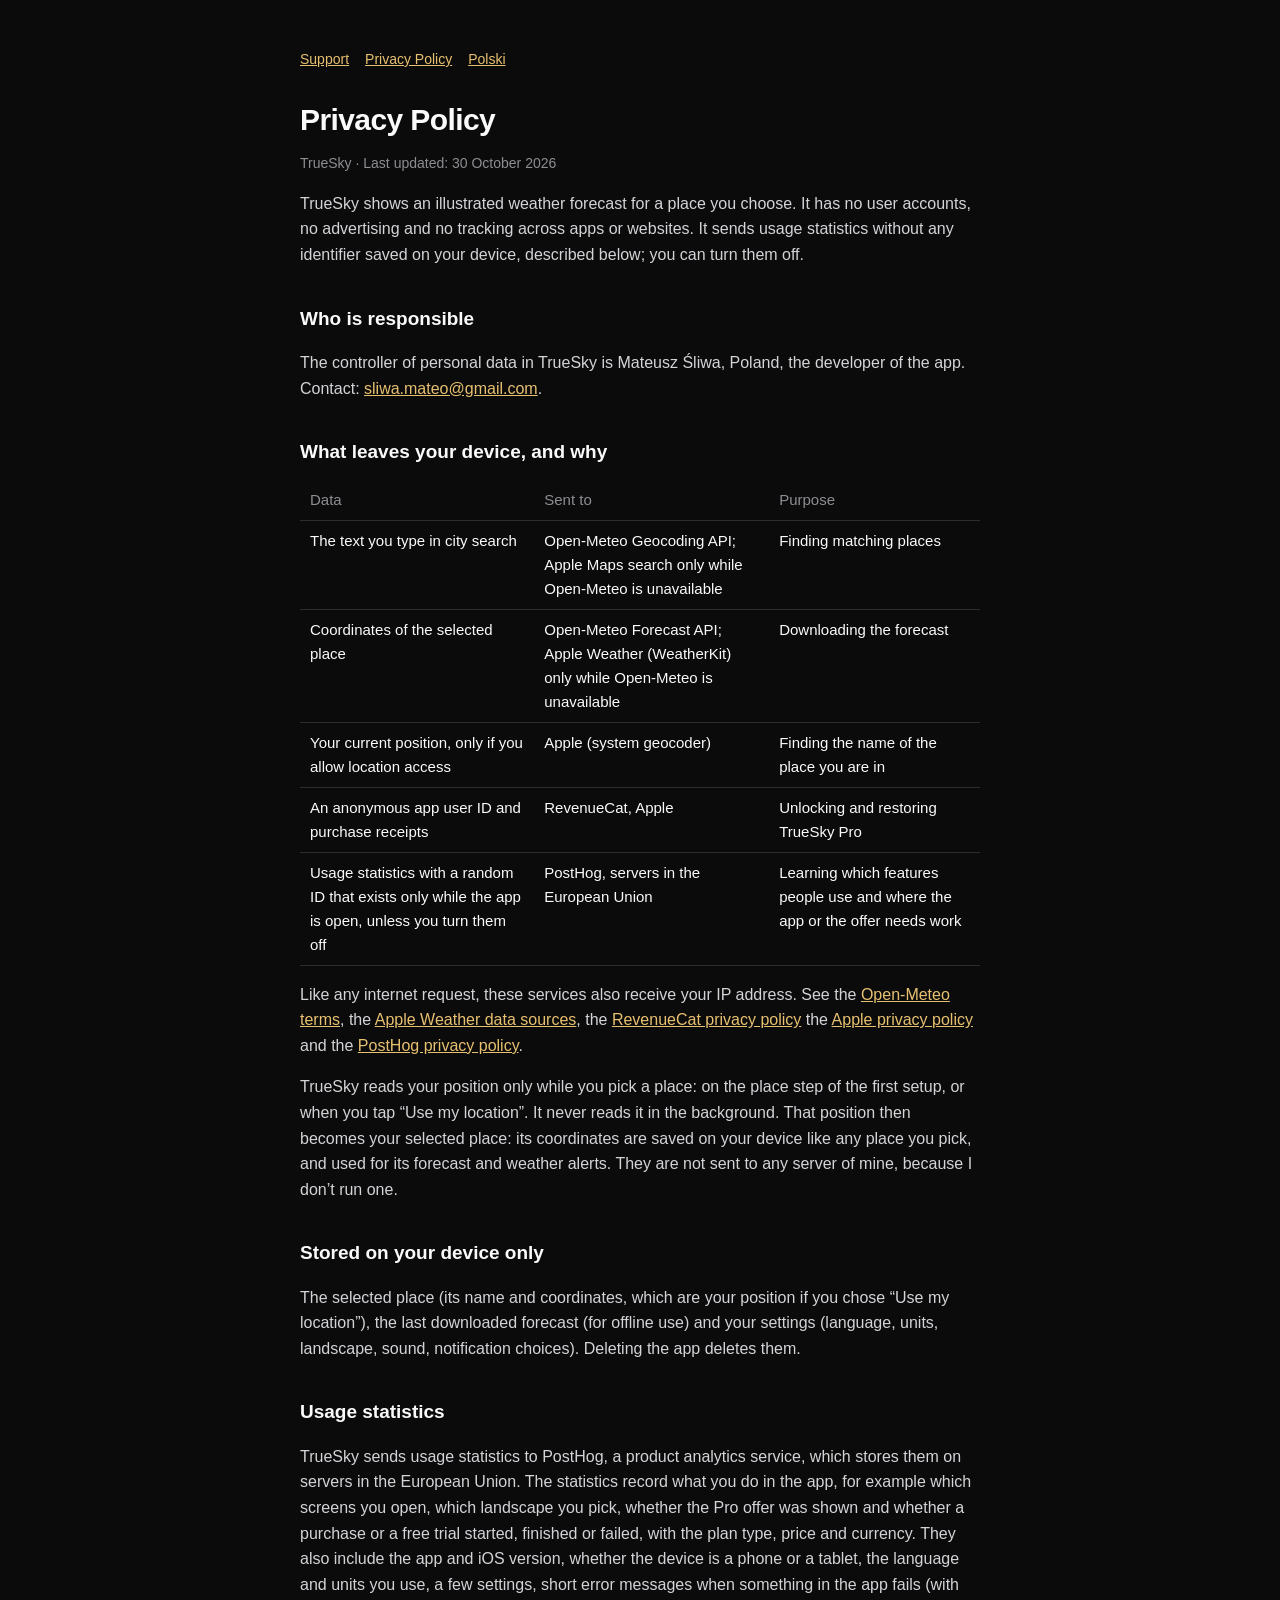
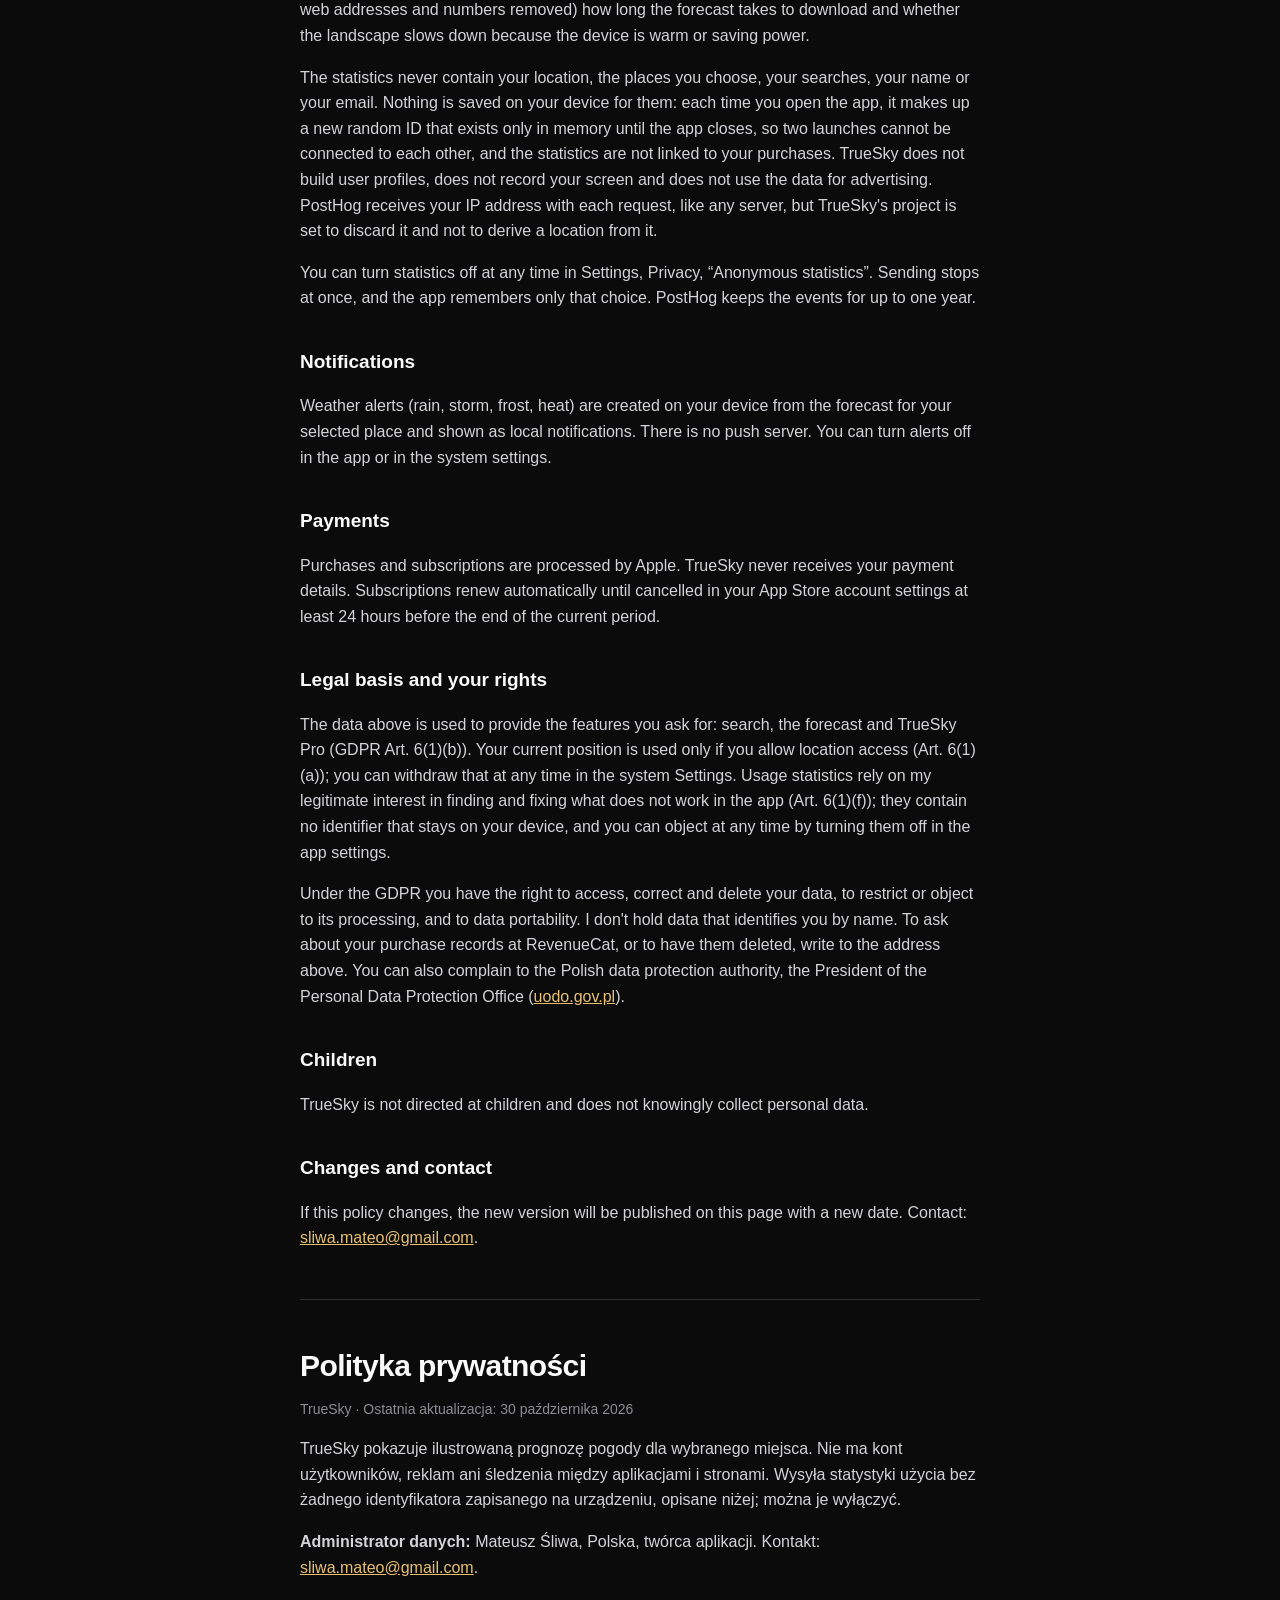
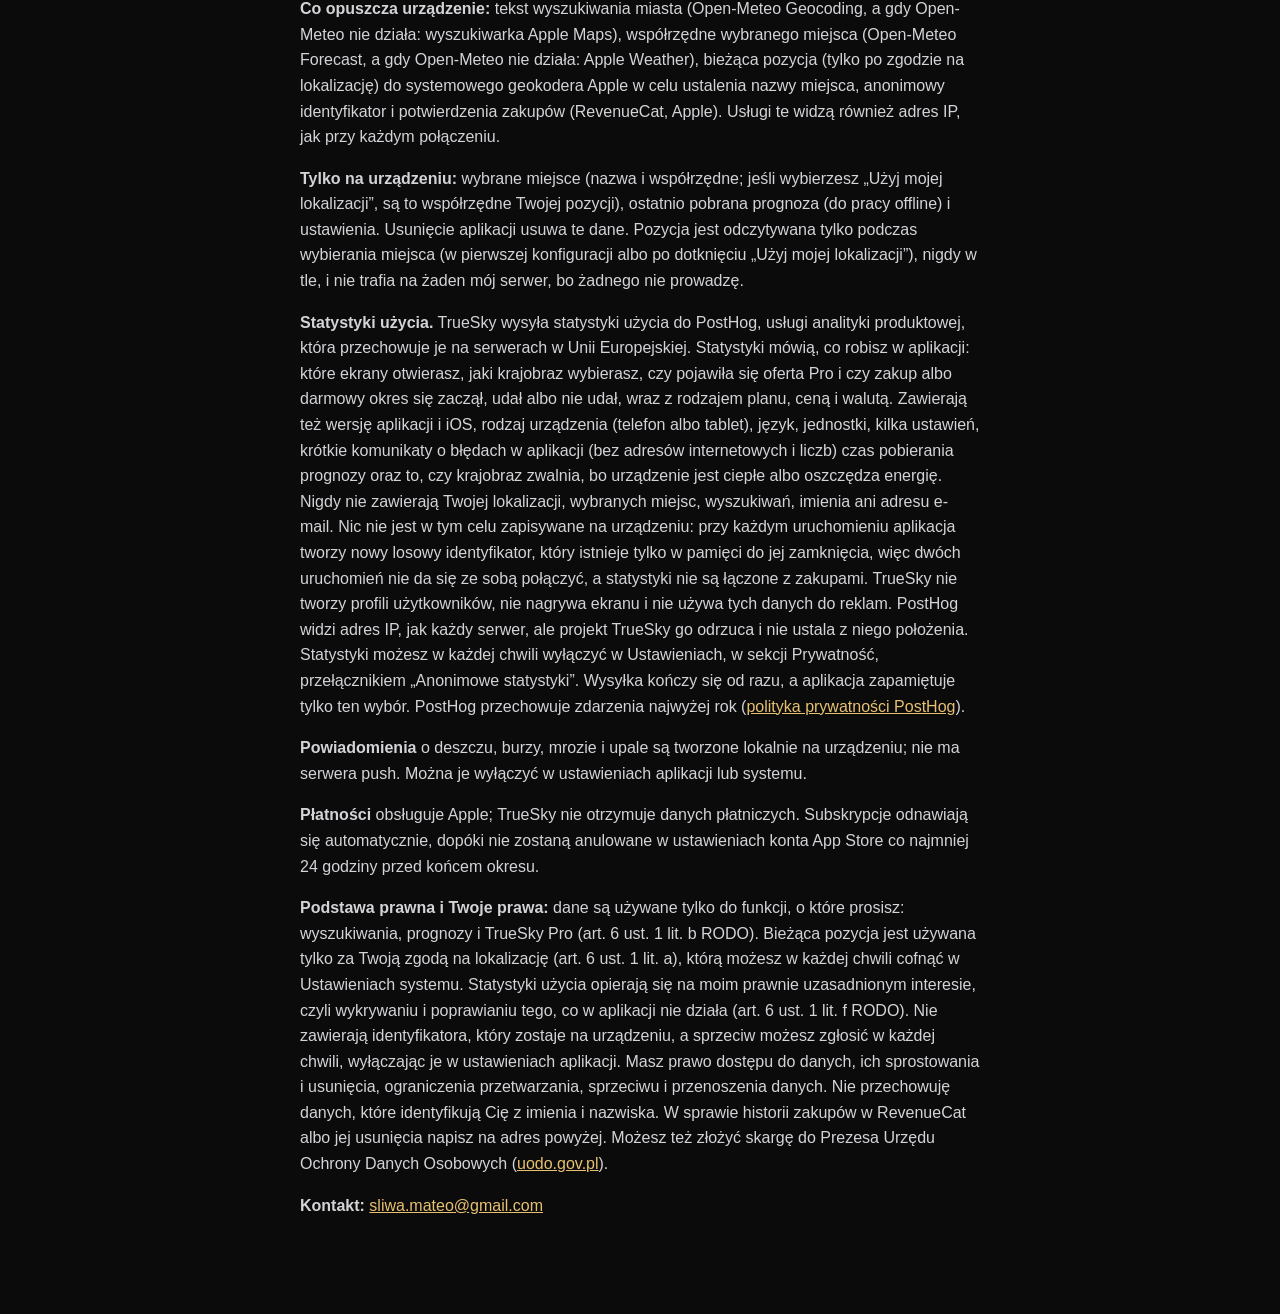
==== commit f7151bcd: "Privacy policy: statistics on by default with a memory-only ID, errors and timings, device wording" ====
--- a/privacy.html
+++ b/privacy.html
@@ -2,8 +2,8 @@
 <title>TrueSky: Privacy Policy</title><link rel="stylesheet" href="style.css"></head><body><main>
 <nav><a href="./">Support</a><a href="privacy.html">Privacy Policy</a><a href="#pl">Polski</a></nav>
 <h1>Privacy Policy</h1>
-<p class="muted">TrueSky · Last updated: 21 October 2026</p>
-<p>TrueSky shows an illustrated weather forecast for a place you choose. It has no user accounts, no advertising and no tracking across apps or websites. If you agree, it sends usage statistics, described below.</p>
+<p class="muted">TrueSky · Last updated: 30 October 2026</p>
+<p>TrueSky shows an illustrated weather forecast for a place you choose. It has no user accounts, no advertising and no tracking across apps or websites. It sends usage statistics without any identifier saved on your device, described below; you can turn them off.</p>
 <h2>Who is responsible</h2>
 <p>The controller of personal data in TrueSky is Mateusz Śliwa, Poland, the developer of the app. Contact: <a href="mailto:sliwa.mateo@gmail.com">sliwa.mateo@gmail.com</a>.</p>
 <h2>What leaves your device, and why</h2>
@@ -12,21 +12,21 @@
 <tr><td>Coordinates of the selected place</td><td>Open-Meteo Forecast API; Apple Weather (WeatherKit) only while Open-Meteo is unavailable</td><td>Downloading the forecast</td></tr>
 <tr><td>Your current position, only if you allow location access</td><td>Apple (system geocoder)</td><td>Finding the name of the place you are in</td></tr>
 <tr><td>An anonymous app user ID and purchase receipts</td><td>RevenueCat, Apple</td><td>Unlocking and restoring TrueSky Pro</td></tr>
-<tr><td>Usage statistics with a pseudonymous random install ID, only if you agree</td><td>PostHog, servers in the European Union</td><td>Learning which features people use and where the app or the offer needs work</td></tr></table>
+<tr><td>Usage statistics with a random ID that exists only while the app is open, unless you turn them off</td><td>PostHog, servers in the European Union</td><td>Learning which features people use and where the app or the offer needs work</td></tr></table>
 <p>Like any internet request, these services also receive your IP address. See the <a href="https://open-meteo.com/en/terms">Open-Meteo terms</a>, the <a href="https://weatherkit.apple.com/legal-attribution.html">Apple Weather data sources</a>, the <a href="https://www.revenuecat.com/privacy">RevenueCat privacy policy</a> the <a href="https://www.apple.com/legal/privacy/">Apple privacy policy</a> and the <a href="https://posthog.com/privacy">PostHog privacy policy</a>.</p>
 <p>TrueSky reads your position only while you pick a place: on the place step of the first setup, or when you tap “Use my location”. It never reads it in the background. That position then becomes your selected place: its coordinates are saved on your device like any place you pick, and used for its forecast and weather alerts. They are not sent to any server of mine, because I don’t run one.</p>
 <h2>Stored on your device only</h2>
 <p>The selected place (its name and coordinates, which are your position if you chose “Use my location”), the last downloaded forecast (for offline use) and your settings (language, units, landscape, sound, notification choices). Deleting the app deletes them.</p>
 <h2>Usage statistics</h2>
-<p>If you agree, TrueSky sends usage statistics to PostHog, a product analytics service, which stores them on servers in the European Union. The app asks once and sends nothing before you answer. The statistics record what you do in the app, for example which screens you open, which landscape you pick, whether the Pro offer was shown and whether a purchase started, finished or failed, with the plan type, price and currency. They also include the app and iOS version, the language and units you use, a few settings and the number of days since you turned statistics on.</p>
-<p>The statistics never contain your location, the places you choose, your searches, your name or your email. Each installation gets a pseudonymous random ID created on your device. It lets events from one phone be counted together, and it is also stored with your purchase records at RevenueCat, so renewals and refunds count under the same ID. It does not contain your name or contact details. TrueSky does not build user profiles, does not record your screen and does not use the data for advertising. PostHog receives your IP address with each request, like any server, but TrueSky's project is set to discard it and not to derive a location from it.</p>
-<p>You can turn statistics on or off at any time in Settings, Privacy, “Usage statistics”. Turning them off stops sending at once and removes the ID from your RevenueCat record. PostHog keeps the events for up to one year.</p>
+<p>TrueSky sends usage statistics to PostHog, a product analytics service, which stores them on servers in the European Union. The statistics record what you do in the app, for example which screens you open, which landscape you pick, whether the Pro offer was shown and whether a purchase or a free trial started, finished or failed, with the plan type, price and currency. They also include the app and iOS version, whether the device is a phone or a tablet, the language and units you use, a few settings, short error messages when something in the app fails (with web addresses and numbers removed) how long the forecast takes to download and whether the landscape slows down because the device is warm or saving power.</p>
+<p>The statistics never contain your location, the places you choose, your searches, your name or your email. Nothing is saved on your device for them: each time you open the app, it makes up a new random ID that exists only in memory until the app closes, so two launches cannot be connected to each other, and the statistics are not linked to your purchases. TrueSky does not build user profiles, does not record your screen and does not use the data for advertising. PostHog receives your IP address with each request, like any server, but TrueSky's project is set to discard it and not to derive a location from it.</p>
+<p>You can turn statistics off at any time in Settings, Privacy, “Anonymous statistics”. Sending stops at once, and the app remembers only that choice. PostHog keeps the events for up to one year.</p>
 <h2>Notifications</h2>
 <p>Weather alerts (rain, storm, frost, heat) are created on your device from the forecast for your selected place and shown as local notifications. There is no push server. You can turn alerts off in the app or in the system settings.</p>
 <h2>Payments</h2>
 <p>Purchases and subscriptions are processed by Apple. TrueSky never receives your payment details. Subscriptions renew automatically until cancelled in your App Store account settings at least 24 hours before the end of the current period.</p>
 <h2>Legal basis and your rights</h2>
-<p>The data above is used to provide the features you ask for: search, the forecast and TrueSky Pro (GDPR Art. 6(1)(b)). Your current position is used only if you allow location access, and usage statistics are sent only if you agree, both under Art. 6(1)(a). You can withdraw either at any time: location in the iPhone Settings, statistics in the app settings.</p>
+<p>The data above is used to provide the features you ask for: search, the forecast and TrueSky Pro (GDPR Art. 6(1)(b)). Your current position is used only if you allow location access (Art. 6(1)(a)); you can withdraw that at any time in the system Settings. Usage statistics rely on my legitimate interest in finding and fixing what does not work in the app (Art. 6(1)(f)); they contain no identifier that stays on your device, and you can object at any time by turning them off in the app settings.</p>
 <p>Under the GDPR you have the right to access, correct and delete your data, to restrict or object to its processing, and to data portability. I don't hold data that identifies you by name. To ask about your purchase records at RevenueCat, or to have them deleted, write to the address above. You can also complain to the Polish data protection authority, the President of the Personal Data Protection Office (<a href="https://uodo.gov.pl/en">uodo.gov.pl</a>).</p>
 <h2>Children</h2>
 <p>TrueSky is not directed at children and does not knowingly collect personal data.</p>
@@ -34,14 +34,14 @@
 <p>If this policy changes, the new version will be published on this page with a new date. Contact: <a href="mailto:sliwa.mateo@gmail.com">sliwa.mateo@gmail.com</a>.</p>
 <hr>
 <h1 id="pl">Polityka prywatności</h1>
-<p class="muted">TrueSky · Ostatnia aktualizacja: 21 października 2026</p>
-<p>TrueSky pokazuje ilustrowaną prognozę pogody dla wybranego miejsca. Nie ma kont użytkowników, reklam ani śledzenia między aplikacjami i stronami. Za Twoją zgodą wysyła statystyki użycia, opisane niżej.</p>
+<p class="muted">TrueSky · Ostatnia aktualizacja: 30 października 2026</p>
+<p>TrueSky pokazuje ilustrowaną prognozę pogody dla wybranego miejsca. Nie ma kont użytkowników, reklam ani śledzenia między aplikacjami i stronami. Wysyła statystyki użycia bez żadnego identyfikatora zapisanego na urządzeniu, opisane niżej; można je wyłączyć.</p>
 <p><strong>Administrator danych:</strong> Mateusz Śliwa, Polska, twórca aplikacji. Kontakt: <a href="mailto:sliwa.mateo@gmail.com">sliwa.mateo@gmail.com</a>.</p>
 <p><strong>Co opuszcza urządzenie:</strong> tekst wyszukiwania miasta (Open-Meteo Geocoding, a gdy Open-Meteo nie działa: wyszukiwarka Apple Maps), współrzędne wybranego miejsca (Open-Meteo Forecast, a gdy Open-Meteo nie działa: Apple Weather), bieżąca pozycja (tylko po zgodzie na lokalizację) do systemowego geokodera Apple w celu ustalenia nazwy miejsca, anonimowy identyfikator i potwierdzenia zakupów (RevenueCat, Apple). Usługi te widzą również adres IP, jak przy każdym połączeniu.</p>
 <p><strong>Tylko na urządzeniu:</strong> wybrane miejsce (nazwa i współrzędne; jeśli wybierzesz „Użyj mojej lokalizacji”, są to współrzędne Twojej pozycji), ostatnio pobrana prognoza (do pracy offline) i ustawienia. Usunięcie aplikacji usuwa te dane. Pozycja jest odczytywana tylko podczas wybierania miejsca (w pierwszej konfiguracji albo po dotknięciu „Użyj mojej lokalizacji”), nigdy w tle, i nie trafia na żaden mój serwer, bo żadnego nie prowadzę.</p>
-<p><strong>Statystyki użycia.</strong> Jeśli się zgodzisz, TrueSky wysyła statystyki użycia do PostHog, usługi analityki produktowej, która przechowuje je na serwerach w Unii Europejskiej. Aplikacja pyta raz i przed odpowiedzią niczego nie wysyła. Statystyki mówią, co robisz w aplikacji: które ekrany otwierasz, jaki krajobraz wybierasz, czy pojawiła się oferta Pro i czy zakup się zaczął, udał albo nie udał, wraz z rodzajem planu, ceną i walutą. Zawierają też wersję aplikacji i iOS, język, jednostki, kilka ustawień i liczbę dni od włączenia statystyk. Nigdy nie zawierają Twojej lokalizacji, wybranych miejsc, wyszukiwań, imienia ani adresu e-mail. Każda instalacja dostaje pseudonimowy losowy identyfikator utworzony na urządzeniu. Łączy on zdarzenia z jednego telefonu i trafia też do historii zakupów w RevenueCat, żeby odnowienia i zwroty liczyły się pod tym samym identyfikatorem. Nie zawiera imienia ani danych kontaktowych. TrueSky nie tworzy profili użytkowników, nie nagrywa ekranu i nie używa tych danych do reklam. PostHog widzi adres IP, jak każdy serwer, ale projekt TrueSky go odrzuca i nie ustala z niego położenia. Statystyki możesz w każdej chwili włączyć lub wyłączyć w Ustawieniach, w sekcji Prywatność, przełącznikiem „Statystyki użycia”. Wyłączenie od razu kończy wysyłkę i usuwa identyfikator z historii zakupów w RevenueCat. PostHog przechowuje zdarzenia najwyżej rok (<a href="https://posthog.com/privacy">polityka prywatności PostHog</a>).</p>
+<p><strong>Statystyki użycia.</strong> TrueSky wysyła statystyki użycia do PostHog, usługi analityki produktowej, która przechowuje je na serwerach w Unii Europejskiej. Statystyki mówią, co robisz w aplikacji: które ekrany otwierasz, jaki krajobraz wybierasz, czy pojawiła się oferta Pro i czy zakup albo darmowy okres się zaczął, udał albo nie udał, wraz z rodzajem planu, ceną i walutą. Zawierają też wersję aplikacji i iOS, rodzaj urządzenia (telefon albo tablet), język, jednostki, kilka ustawień, krótkie komunikaty o błędach w aplikacji (bez adresów internetowych i liczb) czas pobierania prognozy oraz to, czy krajobraz zwalnia, bo urządzenie jest ciepłe albo oszczędza energię. Nigdy nie zawierają Twojej lokalizacji, wybranych miejsc, wyszukiwań, imienia ani adresu e-mail. Nic nie jest w tym celu zapisywane na urządzeniu: przy każdym uruchomieniu aplikacja tworzy nowy losowy identyfikator, który istnieje tylko w pamięci do jej zamknięcia, więc dwóch uruchomień nie da się ze sobą połączyć, a statystyki nie są łączone z zakupami. TrueSky nie tworzy profili użytkowników, nie nagrywa ekranu i nie używa tych danych do reklam. PostHog widzi adres IP, jak każdy serwer, ale projekt TrueSky go odrzuca i nie ustala z niego położenia. Statystyki możesz w każdej chwili wyłączyć w Ustawieniach, w sekcji Prywatność, przełącznikiem „Anonimowe statystyki”. Wysyłka kończy się od razu, a aplikacja zapamiętuje tylko ten wybór. PostHog przechowuje zdarzenia najwyżej rok (<a href="https://posthog.com/privacy">polityka prywatności PostHog</a>).</p>
 <p><strong>Powiadomienia</strong> o deszczu, burzy, mrozie i upale są tworzone lokalnie na urządzeniu; nie ma serwera push. Można je wyłączyć w ustawieniach aplikacji lub systemu.</p>
 <p><strong>Płatności</strong> obsługuje Apple; TrueSky nie otrzymuje danych płatniczych. Subskrypcje odnawiają się automatycznie, dopóki nie zostaną anulowane w ustawieniach konta App Store co najmniej 24 godziny przed końcem okresu.</p>
-<p><strong>Podstawa prawna i Twoje prawa:</strong> dane są używane tylko do funkcji, o które prosisz: wyszukiwania, prognozy i TrueSky Pro (art. 6 ust. 1 lit. b RODO). Bieżąca pozycja jest używana tylko za Twoją zgodą na lokalizację (art. 6 ust. 1 lit. a), którą możesz w każdej chwili cofnąć w Ustawieniach iPhone'a. Statystyki użycia są wysyłane tylko za Twoją zgodą (art. 6 ust. 1 lit. a RODO), którą możesz w każdej chwili cofnąć w ustawieniach aplikacji. Masz prawo dostępu do danych, ich sprostowania i usunięcia, ograniczenia przetwarzania, sprzeciwu i przenoszenia danych. Nie przechowuję danych, które identyfikują Cię z imienia i nazwiska. W sprawie historii zakupów w RevenueCat albo jej usunięcia napisz na adres powyżej. Możesz też złożyć skargę do Prezesa Urzędu Ochrony Danych Osobowych (<a href="https://uodo.gov.pl/">uodo.gov.pl</a>).</p>
+<p><strong>Podstawa prawna i Twoje prawa:</strong> dane są używane tylko do funkcji, o które prosisz: wyszukiwania, prognozy i TrueSky Pro (art. 6 ust. 1 lit. b RODO). Bieżąca pozycja jest używana tylko za Twoją zgodą na lokalizację (art. 6 ust. 1 lit. a), którą możesz w każdej chwili cofnąć w Ustawieniach systemu. Statystyki użycia opierają się na moim prawnie uzasadnionym interesie, czyli wykrywaniu i poprawianiu tego, co w aplikacji nie działa (art. 6 ust. 1 lit. f RODO). Nie zawierają identyfikatora, który zostaje na urządzeniu, a sprzeciw możesz zgłosić w każdej chwili, wyłączając je w ustawieniach aplikacji. Masz prawo dostępu do danych, ich sprostowania i usunięcia, ograniczenia przetwarzania, sprzeciwu i przenoszenia danych. Nie przechowuję danych, które identyfikują Cię z imienia i nazwiska. W sprawie historii zakupów w RevenueCat albo jej usunięcia napisz na adres powyżej. Możesz też złożyć skargę do Prezesa Urzędu Ochrony Danych Osobowych (<a href="https://uodo.gov.pl/">uodo.gov.pl</a>).</p>
 <p><strong>Kontakt:</strong> <a href="mailto:sliwa.mateo@gmail.com">sliwa.mateo@gmail.com</a></p>
 </main></body></html>
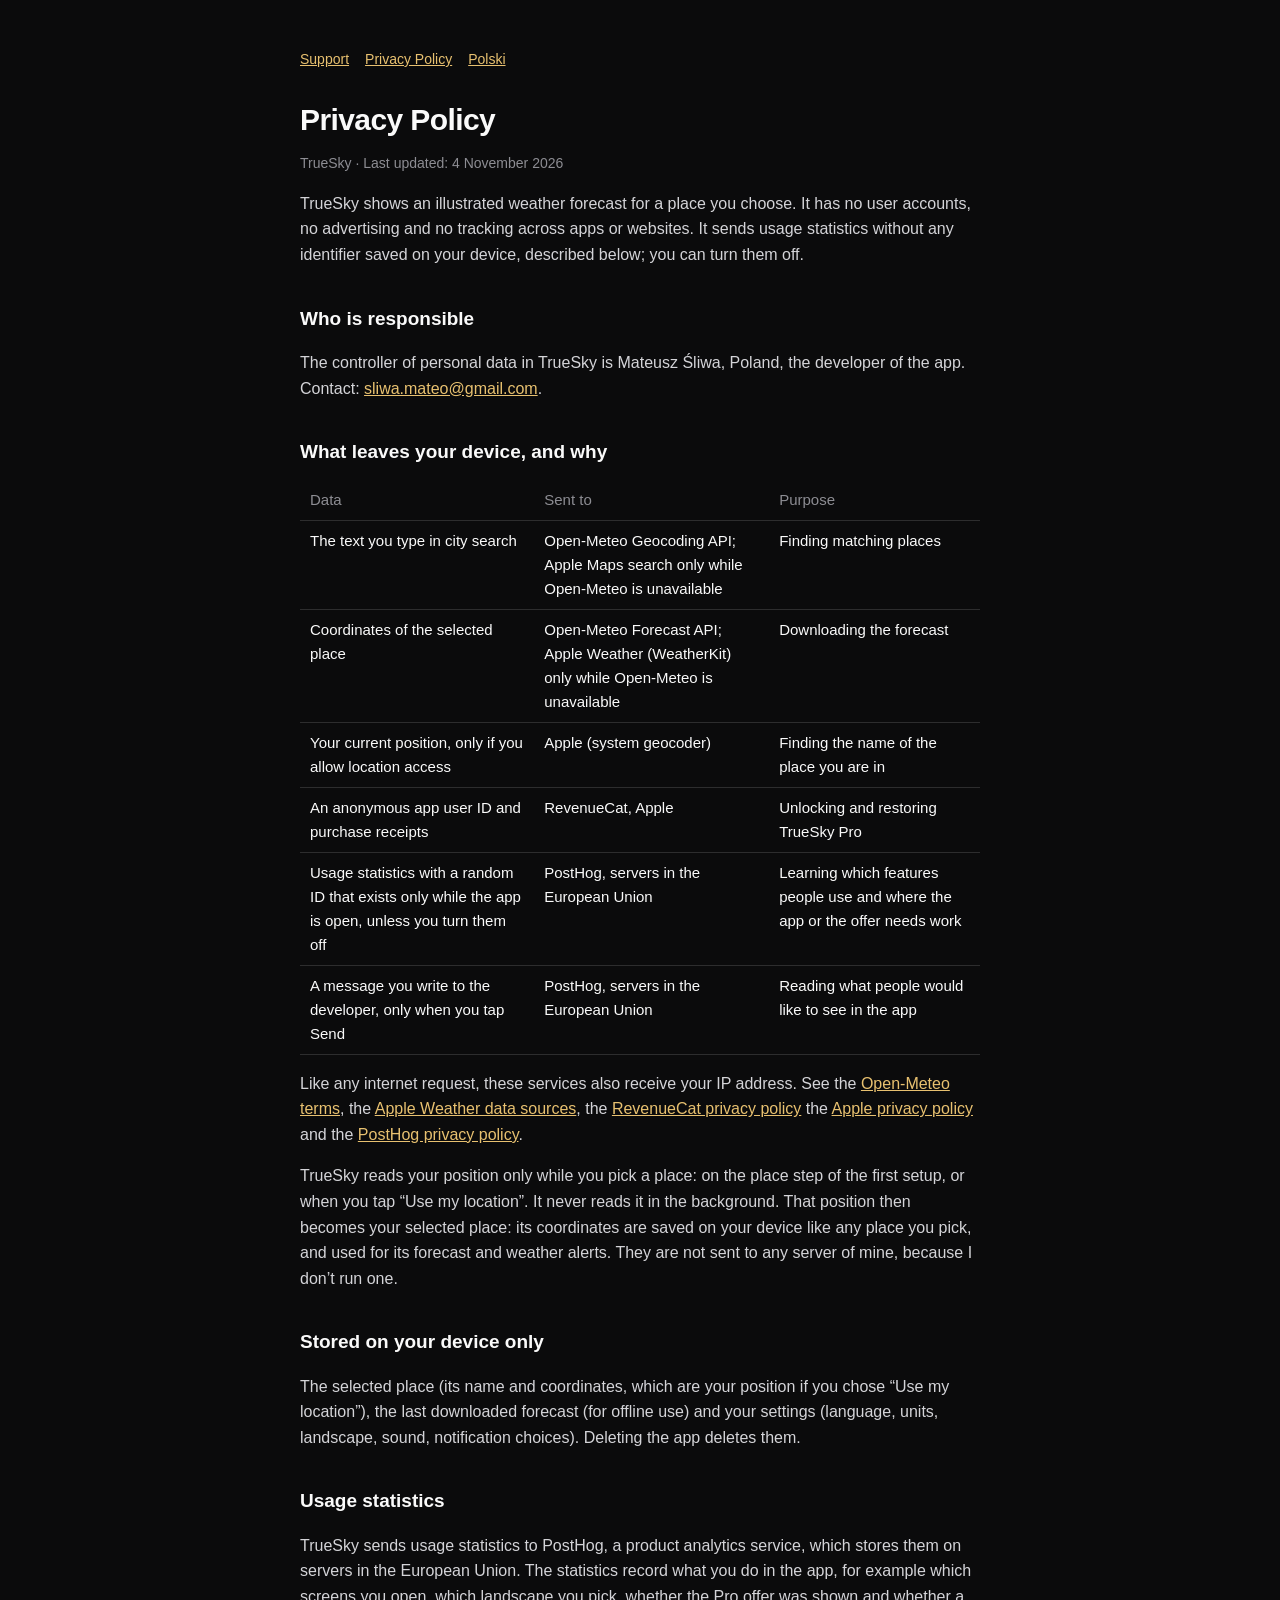
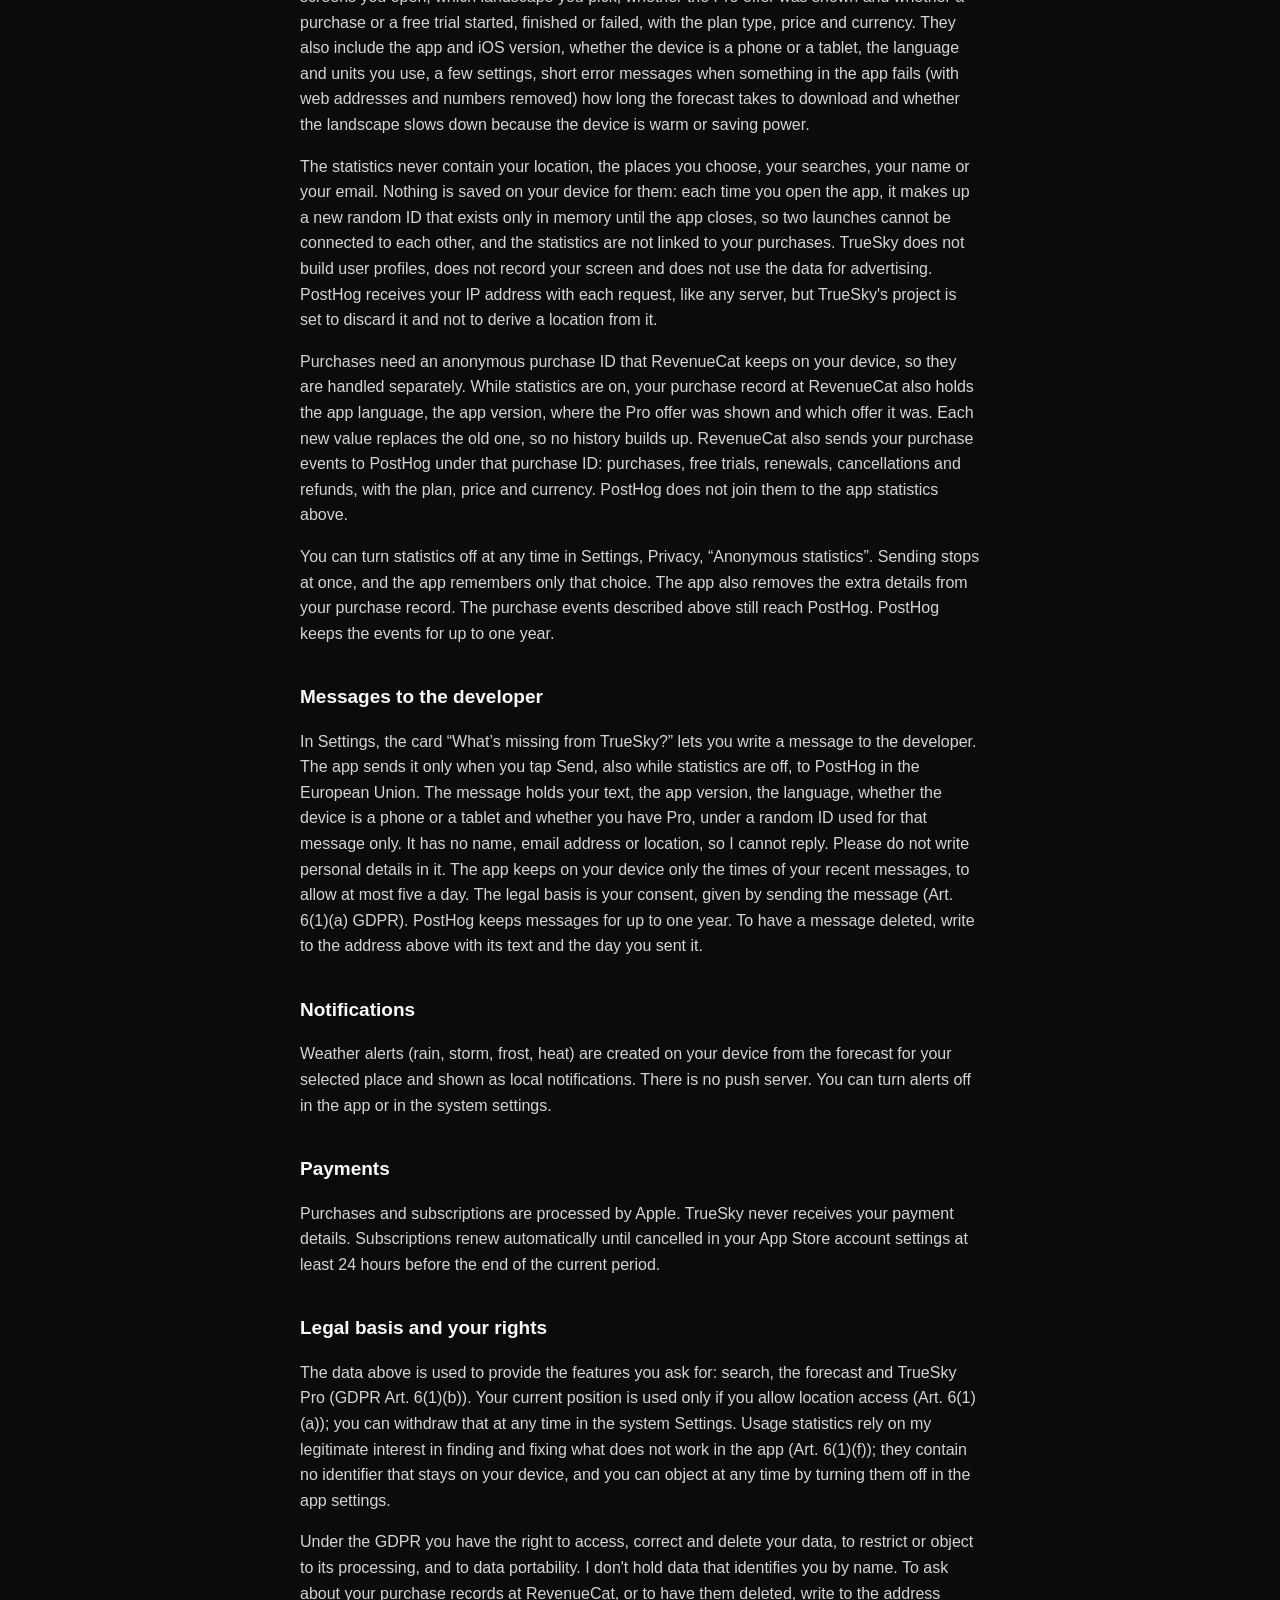
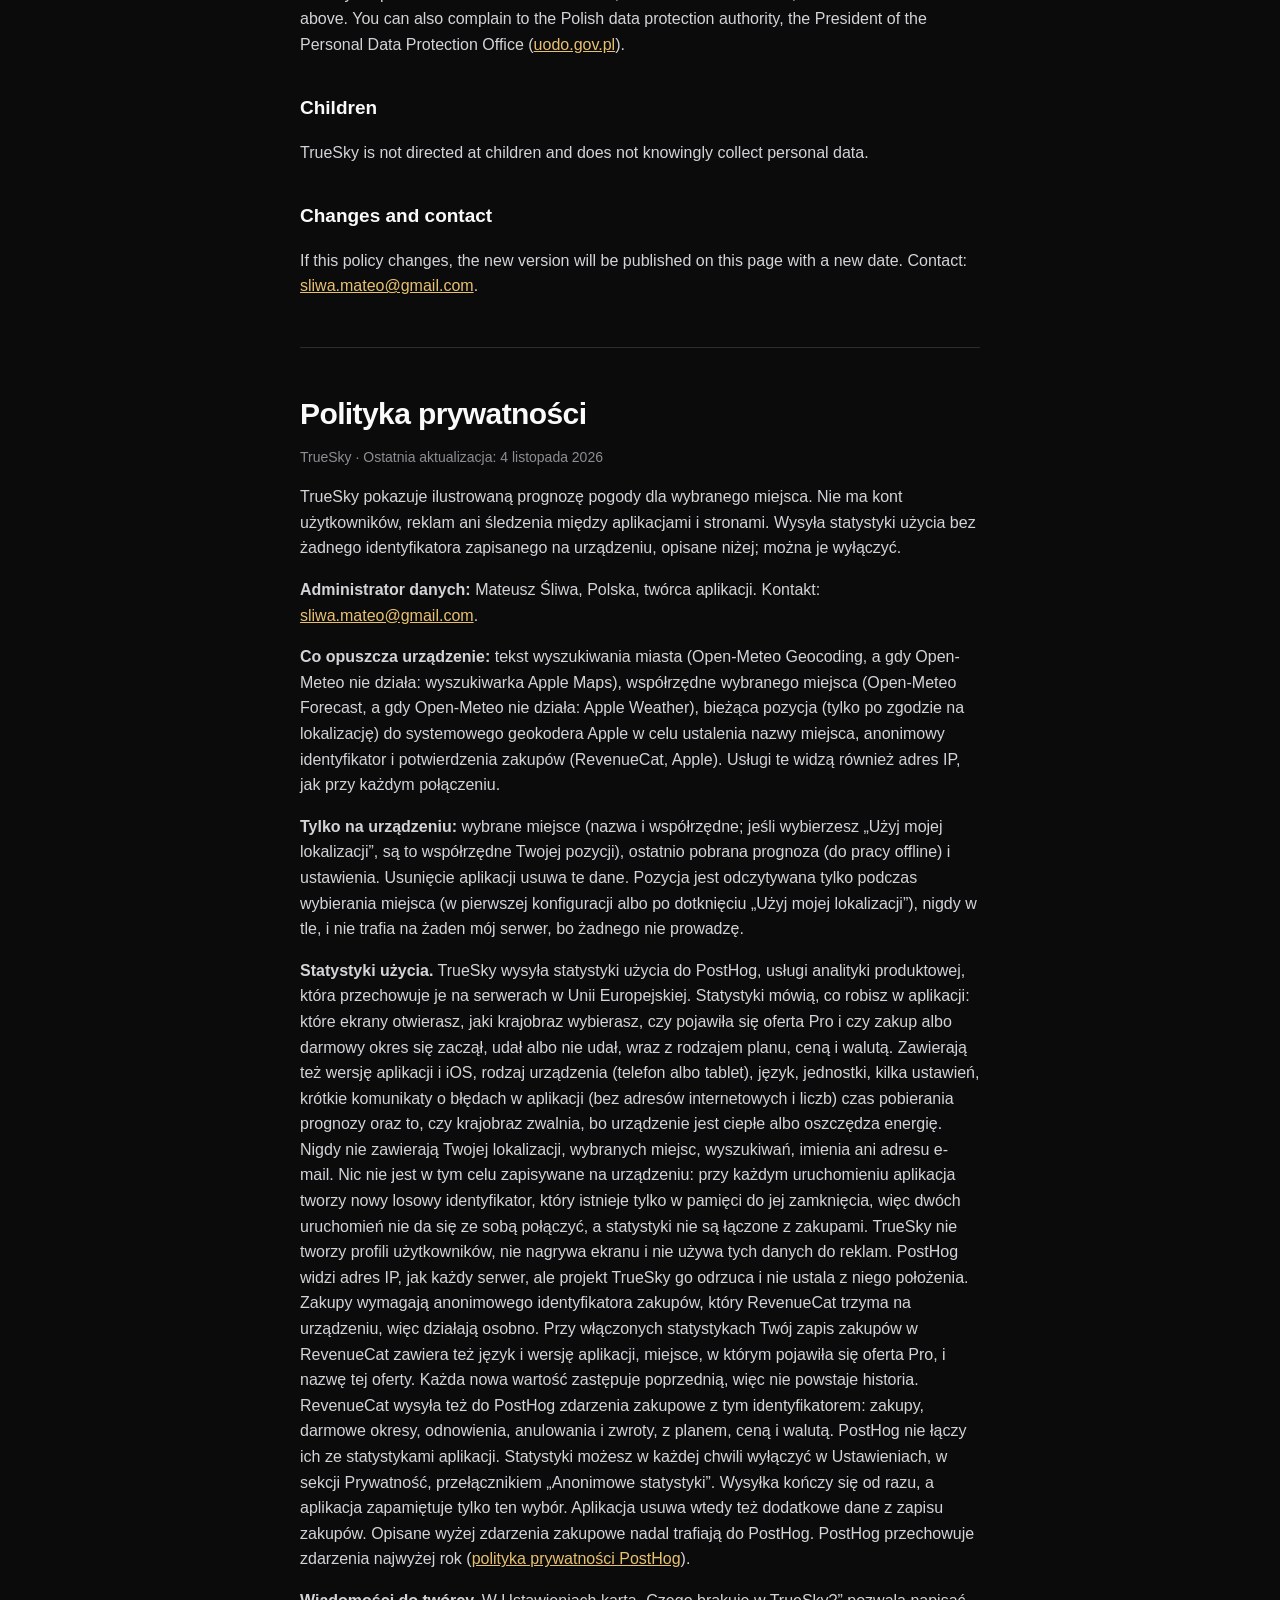
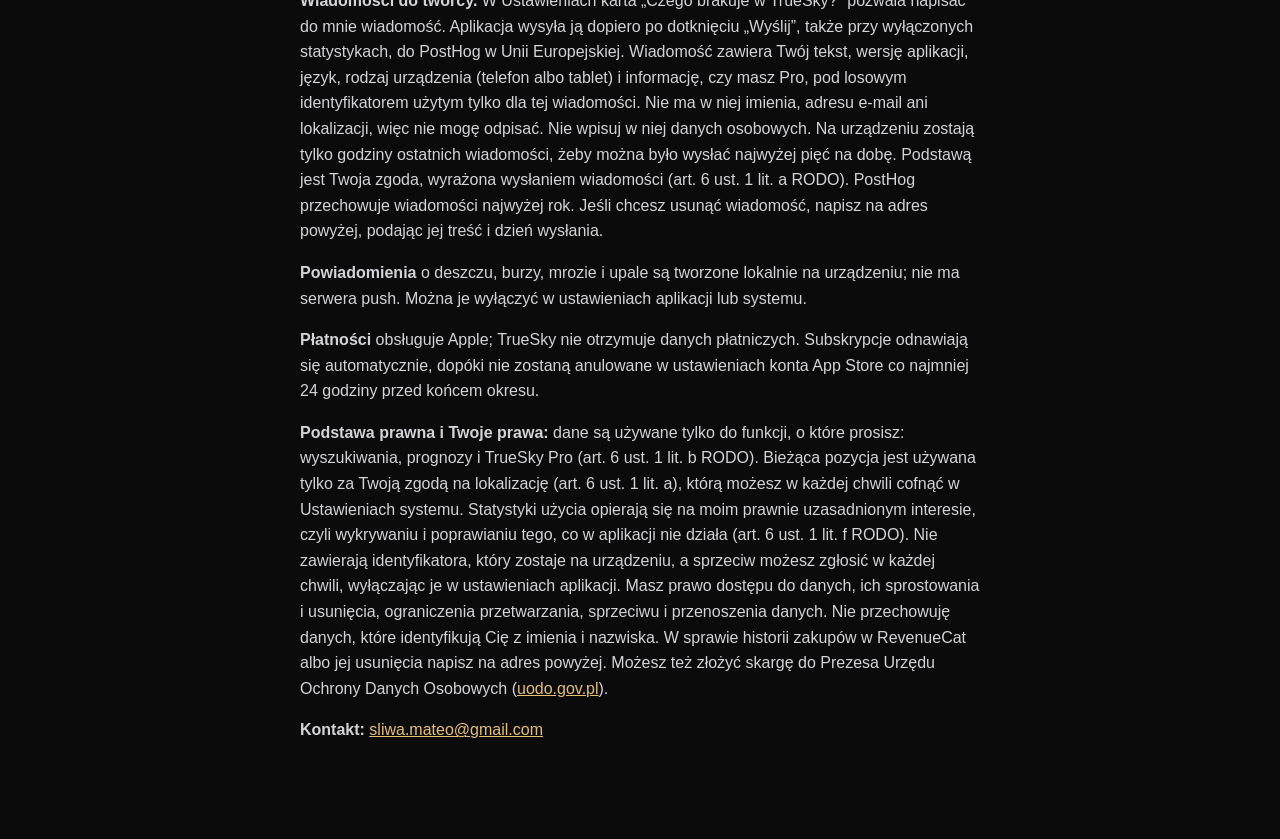
==== commit f790587b: "Privacy policy: purchase details at RevenueCat, messages to the developer" ====
--- a/privacy.html
+++ b/privacy.html
@@ -2,7 +2,7 @@
 <title>TrueSky: Privacy Policy</title><link rel="stylesheet" href="style.css"></head><body><main>
 <nav><a href="./">Support</a><a href="privacy.html">Privacy Policy</a><a href="#pl">Polski</a></nav>
 <h1>Privacy Policy</h1>
-<p class="muted">TrueSky · Last updated: 30 October 2026</p>
+<p class="muted">TrueSky · Last updated: 4 November 2026</p>
 <p>TrueSky shows an illustrated weather forecast for a place you choose. It has no user accounts, no advertising and no tracking across apps or websites. It sends usage statistics without any identifier saved on your device, described below; you can turn them off.</p>
 <h2>Who is responsible</h2>
 <p>The controller of personal data in TrueSky is Mateusz Śliwa, Poland, the developer of the app. Contact: <a href="mailto:sliwa.mateo@gmail.com">sliwa.mateo@gmail.com</a>.</p>
@@ -12,7 +12,8 @@
 <tr><td>Coordinates of the selected place</td><td>Open-Meteo Forecast API; Apple Weather (WeatherKit) only while Open-Meteo is unavailable</td><td>Downloading the forecast</td></tr>
 <tr><td>Your current position, only if you allow location access</td><td>Apple (system geocoder)</td><td>Finding the name of the place you are in</td></tr>
 <tr><td>An anonymous app user ID and purchase receipts</td><td>RevenueCat, Apple</td><td>Unlocking and restoring TrueSky Pro</td></tr>
-<tr><td>Usage statistics with a random ID that exists only while the app is open, unless you turn them off</td><td>PostHog, servers in the European Union</td><td>Learning which features people use and where the app or the offer needs work</td></tr></table>
+<tr><td>Usage statistics with a random ID that exists only while the app is open, unless you turn them off</td><td>PostHog, servers in the European Union</td><td>Learning which features people use and where the app or the offer needs work</td></tr>
+<tr><td>A message you write to the developer, only when you tap Send</td><td>PostHog, servers in the European Union</td><td>Reading what people would like to see in the app</td></tr></table>
 <p>Like any internet request, these services also receive your IP address. See the <a href="https://open-meteo.com/en/terms">Open-Meteo terms</a>, the <a href="https://weatherkit.apple.com/legal-attribution.html">Apple Weather data sources</a>, the <a href="https://www.revenuecat.com/privacy">RevenueCat privacy policy</a> the <a href="https://www.apple.com/legal/privacy/">Apple privacy policy</a> and the <a href="https://posthog.com/privacy">PostHog privacy policy</a>.</p>
 <p>TrueSky reads your position only while you pick a place: on the place step of the first setup, or when you tap “Use my location”. It never reads it in the background. That position then becomes your selected place: its coordinates are saved on your device like any place you pick, and used for its forecast and weather alerts. They are not sent to any server of mine, because I don’t run one.</p>
 <h2>Stored on your device only</h2>
@@ -20,7 +21,10 @@
 <h2>Usage statistics</h2>
 <p>TrueSky sends usage statistics to PostHog, a product analytics service, which stores them on servers in the European Union. The statistics record what you do in the app, for example which screens you open, which landscape you pick, whether the Pro offer was shown and whether a purchase or a free trial started, finished or failed, with the plan type, price and currency. They also include the app and iOS version, whether the device is a phone or a tablet, the language and units you use, a few settings, short error messages when something in the app fails (with web addresses and numbers removed) how long the forecast takes to download and whether the landscape slows down because the device is warm or saving power.</p>
 <p>The statistics never contain your location, the places you choose, your searches, your name or your email. Nothing is saved on your device for them: each time you open the app, it makes up a new random ID that exists only in memory until the app closes, so two launches cannot be connected to each other, and the statistics are not linked to your purchases. TrueSky does not build user profiles, does not record your screen and does not use the data for advertising. PostHog receives your IP address with each request, like any server, but TrueSky's project is set to discard it and not to derive a location from it.</p>
-<p>You can turn statistics off at any time in Settings, Privacy, “Anonymous statistics”. Sending stops at once, and the app remembers only that choice. PostHog keeps the events for up to one year.</p>
+<p>Purchases need an anonymous purchase ID that RevenueCat keeps on your device, so they are handled separately. While statistics are on, your purchase record at RevenueCat also holds the app language, the app version, where the Pro offer was shown and which offer it was. Each new value replaces the old one, so no history builds up. RevenueCat also sends your purchase events to PostHog under that purchase ID: purchases, free trials, renewals, cancellations and refunds, with the plan, price and currency. PostHog does not join them to the app statistics above.</p>
+<p>You can turn statistics off at any time in Settings, Privacy, “Anonymous statistics”. Sending stops at once, and the app remembers only that choice. The app also removes the extra details from your purchase record. The purchase events described above still reach PostHog. PostHog keeps the events for up to one year.</p>
+<h2>Messages to the developer</h2>
+<p>In Settings, the card “What’s missing from TrueSky?” lets you write a message to the developer. The app sends it only when you tap Send, also while statistics are off, to PostHog in the European Union. The message holds your text, the app version, the language, whether the device is a phone or a tablet and whether you have Pro, under a random ID used for that message only. It has no name, email address or location, so I cannot reply. Please do not write personal details in it. The app keeps on your device only the times of your recent messages, to allow at most five a day. The legal basis is your consent, given by sending the message (Art. 6(1)(a) GDPR). PostHog keeps messages for up to one year. To have a message deleted, write to the address above with its text and the day you sent it.</p>
 <h2>Notifications</h2>
 <p>Weather alerts (rain, storm, frost, heat) are created on your device from the forecast for your selected place and shown as local notifications. There is no push server. You can turn alerts off in the app or in the system settings.</p>
 <h2>Payments</h2>
@@ -34,12 +38,13 @@
 <p>If this policy changes, the new version will be published on this page with a new date. Contact: <a href="mailto:sliwa.mateo@gmail.com">sliwa.mateo@gmail.com</a>.</p>
 <hr>
 <h1 id="pl">Polityka prywatności</h1>
-<p class="muted">TrueSky · Ostatnia aktualizacja: 30 października 2026</p>
+<p class="muted">TrueSky · Ostatnia aktualizacja: 4 listopada 2026</p>
 <p>TrueSky pokazuje ilustrowaną prognozę pogody dla wybranego miejsca. Nie ma kont użytkowników, reklam ani śledzenia między aplikacjami i stronami. Wysyła statystyki użycia bez żadnego identyfikatora zapisanego na urządzeniu, opisane niżej; można je wyłączyć.</p>
 <p><strong>Administrator danych:</strong> Mateusz Śliwa, Polska, twórca aplikacji. Kontakt: <a href="mailto:sliwa.mateo@gmail.com">sliwa.mateo@gmail.com</a>.</p>
 <p><strong>Co opuszcza urządzenie:</strong> tekst wyszukiwania miasta (Open-Meteo Geocoding, a gdy Open-Meteo nie działa: wyszukiwarka Apple Maps), współrzędne wybranego miejsca (Open-Meteo Forecast, a gdy Open-Meteo nie działa: Apple Weather), bieżąca pozycja (tylko po zgodzie na lokalizację) do systemowego geokodera Apple w celu ustalenia nazwy miejsca, anonimowy identyfikator i potwierdzenia zakupów (RevenueCat, Apple). Usługi te widzą również adres IP, jak przy każdym połączeniu.</p>
 <p><strong>Tylko na urządzeniu:</strong> wybrane miejsce (nazwa i współrzędne; jeśli wybierzesz „Użyj mojej lokalizacji”, są to współrzędne Twojej pozycji), ostatnio pobrana prognoza (do pracy offline) i ustawienia. Usunięcie aplikacji usuwa te dane. Pozycja jest odczytywana tylko podczas wybierania miejsca (w pierwszej konfiguracji albo po dotknięciu „Użyj mojej lokalizacji”), nigdy w tle, i nie trafia na żaden mój serwer, bo żadnego nie prowadzę.</p>
-<p><strong>Statystyki użycia.</strong> TrueSky wysyła statystyki użycia do PostHog, usługi analityki produktowej, która przechowuje je na serwerach w Unii Europejskiej. Statystyki mówią, co robisz w aplikacji: które ekrany otwierasz, jaki krajobraz wybierasz, czy pojawiła się oferta Pro i czy zakup albo darmowy okres się zaczął, udał albo nie udał, wraz z rodzajem planu, ceną i walutą. Zawierają też wersję aplikacji i iOS, rodzaj urządzenia (telefon albo tablet), język, jednostki, kilka ustawień, krótkie komunikaty o błędach w aplikacji (bez adresów internetowych i liczb) czas pobierania prognozy oraz to, czy krajobraz zwalnia, bo urządzenie jest ciepłe albo oszczędza energię. Nigdy nie zawierają Twojej lokalizacji, wybranych miejsc, wyszukiwań, imienia ani adresu e-mail. Nic nie jest w tym celu zapisywane na urządzeniu: przy każdym uruchomieniu aplikacja tworzy nowy losowy identyfikator, który istnieje tylko w pamięci do jej zamknięcia, więc dwóch uruchomień nie da się ze sobą połączyć, a statystyki nie są łączone z zakupami. TrueSky nie tworzy profili użytkowników, nie nagrywa ekranu i nie używa tych danych do reklam. PostHog widzi adres IP, jak każdy serwer, ale projekt TrueSky go odrzuca i nie ustala z niego położenia. Statystyki możesz w każdej chwili wyłączyć w Ustawieniach, w sekcji Prywatność, przełącznikiem „Anonimowe statystyki”. Wysyłka kończy się od razu, a aplikacja zapamiętuje tylko ten wybór. PostHog przechowuje zdarzenia najwyżej rok (<a href="https://posthog.com/privacy">polityka prywatności PostHog</a>).</p>
+<p><strong>Statystyki użycia.</strong> TrueSky wysyła statystyki użycia do PostHog, usługi analityki produktowej, która przechowuje je na serwerach w Unii Europejskiej. Statystyki mówią, co robisz w aplikacji: które ekrany otwierasz, jaki krajobraz wybierasz, czy pojawiła się oferta Pro i czy zakup albo darmowy okres się zaczął, udał albo nie udał, wraz z rodzajem planu, ceną i walutą. Zawierają też wersję aplikacji i iOS, rodzaj urządzenia (telefon albo tablet), język, jednostki, kilka ustawień, krótkie komunikaty o błędach w aplikacji (bez adresów internetowych i liczb) czas pobierania prognozy oraz to, czy krajobraz zwalnia, bo urządzenie jest ciepłe albo oszczędza energię. Nigdy nie zawierają Twojej lokalizacji, wybranych miejsc, wyszukiwań, imienia ani adresu e-mail. Nic nie jest w tym celu zapisywane na urządzeniu: przy każdym uruchomieniu aplikacja tworzy nowy losowy identyfikator, który istnieje tylko w pamięci do jej zamknięcia, więc dwóch uruchomień nie da się ze sobą połączyć, a statystyki nie są łączone z zakupami. TrueSky nie tworzy profili użytkowników, nie nagrywa ekranu i nie używa tych danych do reklam. PostHog widzi adres IP, jak każdy serwer, ale projekt TrueSky go odrzuca i nie ustala z niego położenia. Zakupy wymagają anonimowego identyfikatora zakupów, który RevenueCat trzyma na urządzeniu, więc działają osobno. Przy włączonych statystykach Twój zapis zakupów w RevenueCat zawiera też język i wersję aplikacji, miejsce, w którym pojawiła się oferta Pro, i nazwę tej oferty. Każda nowa wartość zastępuje poprzednią, więc nie powstaje historia. RevenueCat wysyła też do PostHog zdarzenia zakupowe z tym identyfikatorem: zakupy, darmowe okresy, odnowienia, anulowania i zwroty, z planem, ceną i walutą. PostHog nie łączy ich ze statystykami aplikacji. Statystyki możesz w każdej chwili wyłączyć w Ustawieniach, w sekcji Prywatność, przełącznikiem „Anonimowe statystyki”. Wysyłka kończy się od razu, a aplikacja zapamiętuje tylko ten wybór. Aplikacja usuwa wtedy też dodatkowe dane z zapisu zakupów. Opisane wyżej zdarzenia zakupowe nadal trafiają do PostHog. PostHog przechowuje zdarzenia najwyżej rok (<a href="https://posthog.com/privacy">polityka prywatności PostHog</a>).</p>
+<p><strong>Wiadomości do twórcy.</strong> W Ustawieniach karta „Czego brakuje w TrueSky?” pozwala napisać do mnie wiadomość. Aplikacja wysyła ją dopiero po dotknięciu „Wyślij”, także przy wyłączonych statystykach, do PostHog w Unii Europejskiej. Wiadomość zawiera Twój tekst, wersję aplikacji, język, rodzaj urządzenia (telefon albo tablet) i informację, czy masz Pro, pod losowym identyfikatorem użytym tylko dla tej wiadomości. Nie ma w niej imienia, adresu e-mail ani lokalizacji, więc nie mogę odpisać. Nie wpisuj w niej danych osobowych. Na urządzeniu zostają tylko godziny ostatnich wiadomości, żeby można było wysłać najwyżej pięć na dobę. Podstawą jest Twoja zgoda, wyrażona wysłaniem wiadomości (art. 6 ust. 1 lit. a RODO). PostHog przechowuje wiadomości najwyżej rok. Jeśli chcesz usunąć wiadomość, napisz na adres powyżej, podając jej treść i dzień wysłania.</p>
 <p><strong>Powiadomienia</strong> o deszczu, burzy, mrozie i upale są tworzone lokalnie na urządzeniu; nie ma serwera push. Można je wyłączyć w ustawieniach aplikacji lub systemu.</p>
 <p><strong>Płatności</strong> obsługuje Apple; TrueSky nie otrzymuje danych płatniczych. Subskrypcje odnawiają się automatycznie, dopóki nie zostaną anulowane w ustawieniach konta App Store co najmniej 24 godziny przed końcem okresu.</p>
 <p><strong>Podstawa prawna i Twoje prawa:</strong> dane są używane tylko do funkcji, o które prosisz: wyszukiwania, prognozy i TrueSky Pro (art. 6 ust. 1 lit. b RODO). Bieżąca pozycja jest używana tylko za Twoją zgodą na lokalizację (art. 6 ust. 1 lit. a), którą możesz w każdej chwili cofnąć w Ustawieniach systemu. Statystyki użycia opierają się na moim prawnie uzasadnionym interesie, czyli wykrywaniu i poprawianiu tego, co w aplikacji nie działa (art. 6 ust. 1 lit. f RODO). Nie zawierają identyfikatora, który zostaje na urządzeniu, a sprzeciw możesz zgłosić w każdej chwili, wyłączając je w ustawieniach aplikacji. Masz prawo dostępu do danych, ich sprostowania i usunięcia, ograniczenia przetwarzania, sprzeciwu i przenoszenia danych. Nie przechowuję danych, które identyfikują Cię z imienia i nazwiska. W sprawie historii zakupów w RevenueCat albo jej usunięcia napisz na adres powyżej. Możesz też złożyć skargę do Prezesa Urzędu Ochrony Danych Osobowych (<a href="https://uodo.gov.pl/">uodo.gov.pl</a>).</p>
